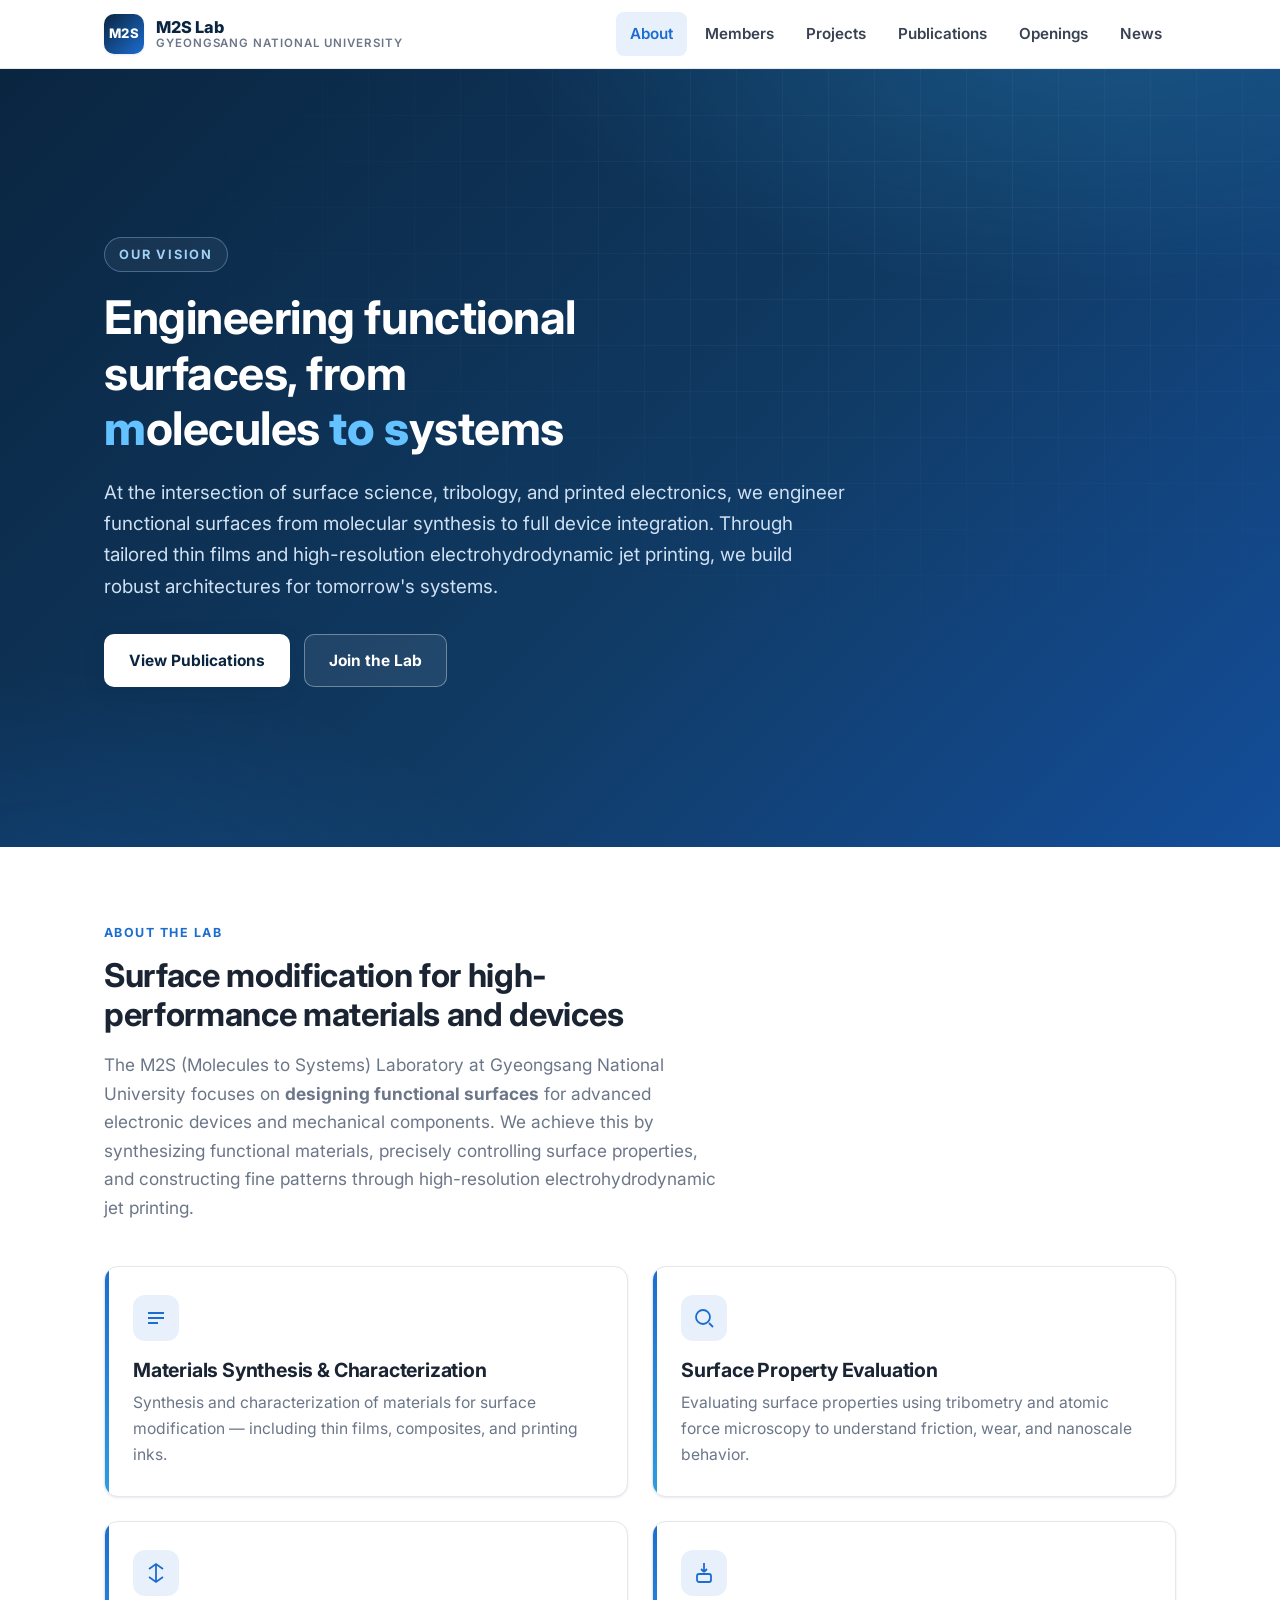
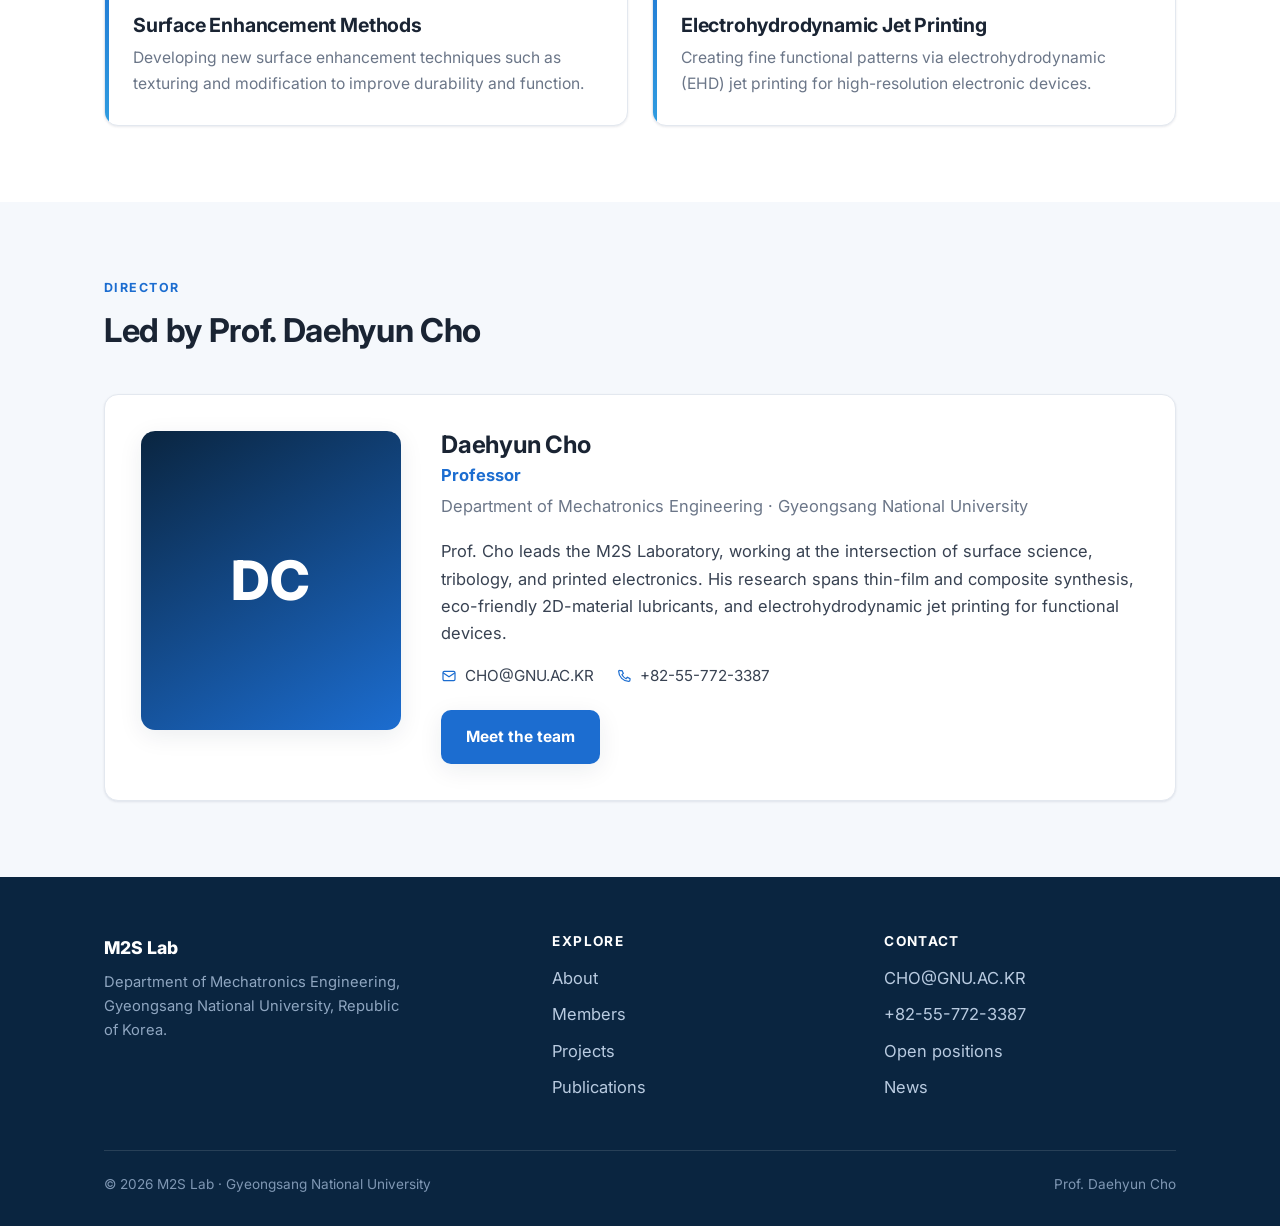
==== index.html @ 1c8df22c "Add files via upload" ====
<!DOCTYPE html>
<html lang="en">
<head>
<meta charset="UTF-8" />
<meta name="viewport" content="width=device-width, initial-scale=1.0" />
<title>M2S Lab · Gyeongsang National University</title>
<meta name="description" content="M2S Laboratory at Gyeongsang National University — surface modification, thin films, tribology, and electrohydrodynamic jet printing for next-generation electronic devices." />
<link rel="preconnect" href="https://fonts.googleapis.com" />
<link rel="preconnect" href="https://fonts.gstatic.com" crossorigin />
<link href="https://fonts.googleapis.com/css2?family=Inter:wght@400;500;600;700;800&display=swap" rel="stylesheet" />
<link rel="stylesheet" href="style.css" />
</head>
<body>

<!-- ===== Header ===== -->
<header class="site-header">
  <nav class="nav">
    <a class="brand" href="index.html">
      <span class="logo">M2S</span>
      <span class="brand-text">
        <span class="name">M2S Lab</span>
        <span class="sub">Gyeongsang National University</span>
      </span>
    </a>
    <button class="nav-toggle" aria-label="Toggle menu" onclick="document.getElementById('menu').classList.toggle('open')">
      <span></span><span></span><span></span>
    </button>
    <ul class="nav-links" id="menu">
      <li><a href="index.html" class="active">About</a></li>
      <li><a href="members.html">Members</a></li>
      <li><a href="projects.html">Projects</a></li>
      <li><a href="publications.html">Publications</a></li>
      <li><a href="openings.html">Openings</a></li>
      <li><a href="news.html">News</a></li>
    </ul>
  </nav>
</header>

<!-- ===== Hero ===== -->
<section class="hero">
  <div class="hero-inner">
    <span class="eyebrow">OUR VISION</span>
    <h1>Engineering functional surfaces, from <span class="m2s">m</span>olecules <span class="m2s">to</span> <span class="m2s">s</span>ystems</h1>
    <p class="lead">
      At the intersection of surface science, tribology, and printed electronics,
      we engineer functional surfaces from molecular synthesis to full device integration.
      Through tailored thin films and high-resolution electrohydrodynamic jet printing,
      we build robust architectures for tomorrow's systems.
    </p>
    <div class="hero-actions">
      <a class="btn btn-primary" href="publications.html">View Publications</a>
      <a class="btn btn-ghost" href="openings.html">Join the Lab</a>
    </div>
  </div>
</section>

<!-- ===== About / Mission ===== -->
<section id="about">
  <div class="container">
    <div class="section-head">
      <div class="kicker">About the Lab</div>
      <h2>Surface modification for high-performance materials and devices</h2>
      <p>
        The M2S (Molecules to Systems) Laboratory at Gyeongsang National University focuses on <strong>designing functional surfaces</strong>
        for advanced electronic devices and mechanical components. We achieve this by synthesizing functional materials,
        precisely controlling surface properties, and constructing fine patterns through high-resolution electrohydrodynamic jet printing.  
      </p>
    </div>

    <div class="grid grid-2">
      <div class="card area-card">
        <div class="icon" aria-hidden="true">
          <svg viewBox="0 0 24 24" fill="none" stroke="currentColor" stroke-width="1.8"><path d="M4 7h16M4 12h16M4 17h10"/></svg>
        </div>
        <h3>Materials Synthesis &amp; Characterization</h3>
        <p>Synthesis and characterization of materials for surface modification — including thin films, composites, and printing inks.</p>
      </div>
      <div class="card area-card">
        <div class="icon" aria-hidden="true">
          <svg viewBox="0 0 24 24" fill="none" stroke="currentColor" stroke-width="1.8"><circle cx="11" cy="11" r="7"/><path d="M21 21l-4-4"/></svg>
        </div>
        <h3>Surface Property Evaluation</h3>
        <p>Evaluating surface properties using tribometry and atomic force microscopy to understand friction, wear, and nanoscale behavior.</p>
      </div>
      <div class="card area-card">
        <div class="icon" aria-hidden="true">
          <svg viewBox="0 0 24 24" fill="none" stroke="currentColor" stroke-width="1.8"><path d="M12 3v18M5 8l7-5 7 5M5 16l7 5 7-5"/></svg>
        </div>
        <h3>Surface Enhancement Methods</h3>
        <p>Developing new surface enhancement techniques such as texturing and modification to improve durability and function.</p>
      </div>
      <div class="card area-card">
        <div class="icon" aria-hidden="true">
          <svg viewBox="0 0 24 24" fill="none" stroke="currentColor" stroke-width="1.8"><path d="M12 2v9m0 0l3-3m-3 3L9 8"/><rect x="5" y="13" width="14" height="8" rx="2"/></svg>
        </div>
        <h3>Electrohydrodynamic Jet Printing</h3>
        <p>Creating fine functional patterns via electrohydrodynamic (EHD) jet printing for high-resolution electronic devices.</p>
      </div>
    </div>
  </div>
</section>

<!-- ===== Director highlight ===== -->
<section class="section-alt">
  <div class="container">
    <div class="section-head">
      <div class="kicker">Director</div>
      <h2>Led by Prof. Daehyun Cho</h2>
    </div>
    <div class="profile">
      <div class="avatar">
        <img src="daehyun-cho-portrait.jpg" alt="Prof. Daehyun Cho" style="object-position:52% 25%" onerror="this.remove()">
        <span class="initials">DC</span>
      </div>
      <div class="profile-body">
        <h3>Daehyun Cho</h3>
        <div class="profile-role">Professor</div>
        <div class="profile-affil">Department of Mechatronics Engineering · Gyeongsang National University</div>
        <p>
          Prof. Cho leads the M2S Laboratory, working at the intersection of surface science,
          tribology, and printed electronics. His research spans thin-film and composite synthesis,
          eco-friendly 2D-material lubricants, and electrohydrodynamic jet printing for functional devices.
        </p>
        <div class="contact-row">
          <span>
            <svg viewBox="0 0 24 24" fill="none" stroke="currentColor" stroke-width="1.8"><rect x="3" y="5" width="18" height="14" rx="2"/><path d="M3 7l9 6 9-6"/></svg>
            CHO@GNU.AC.KR
          </span>
          <span>
            <svg viewBox="0 0 24 24" fill="none" stroke="currentColor" stroke-width="1.8"><path d="M4 5c0 8 7 15 15 15 1 0 2-1 2-2v-2l-4-2-2 2c-2-1-5-4-6-6l2-2-2-4H6C5 3 4 4 4 5z"/></svg>
            +82-55-772-3387
          </span>
        </div>
        <a class="btn btn-blue" href="members.html">Meet the team</a>
      </div>
    </div>
  </div>
</section>

<!-- ===== Footer ===== -->
<footer class="site-footer">
  <div class="container">
    <div class="footer-grid">
      <div class="footer-brand">
        <div class="name">M2S Lab</div>
        <p>Department of Mechatronics Engineering, Gyeongsang National University, Republic of Korea.</p>
      </div>
      <div>
        <h4>Explore</h4>
        <ul class="footer-links">
          <li><a href="index.html">About</a></li>
          <li><a href="members.html">Members</a></li>
          <li><a href="projects.html">Projects</a></li>
          <li><a href="publications.html">Publications</a></li>
        </ul>
      </div>
      <div>
        <h4>Contact</h4>
        <ul class="footer-links">
          <li><a href="mailto:CHO@GNU.AC.KR">CHO@GNU.AC.KR</a></li>
          <li>+82-55-772-3387</li>
          <li><a href="openings.html">Open positions</a></li>
          <li><a href="news.html">News</a></li>
        </ul>
      </div>
    </div>
    <div class="footer-bottom">
      <span>© 2026 M2S Lab · Gyeongsang National University</span>
      <span>Prof. Daehyun Cho</span>
    </div>
  </div>
</footer>

</body>
</html>
---- style.css ----
/* =========================================================
   M2S Lab — Shared Stylesheet
   Deep blue academic theme
   ========================================================= */

:root {
  --navy:        #0a2540;
  --navy-2:      #103a63;
  --blue:        #1c6dd0;
  --blue-dark:   #144e9a;
  --blue-light:  #e8f1fb;
  --accent:      #2f9ce0;
  --ink:         #1a2433;
  --body:        #43506180;
  --text:        #384252;
  --muted:       #6b7688;
  --line:        #e3e8ef;
  --bg:          #ffffff;
  --bg-soft:     #f5f8fc;
  --bg-softer:   #eef3f9;
  --shadow-sm:   0 1px 3px rgba(10,37,64,.06), 0 1px 2px rgba(10,37,64,.04);
  --shadow-md:   0 6px 24px rgba(10,37,64,.08);
  --shadow-lg:   0 18px 48px rgba(10,37,64,.14);
  --radius:      14px;
  --radius-sm:   9px;
  --maxw:        1120px;
  --font: "Inter", -apple-system, BlinkMacSystemFont, "Segoe UI", Roboto, Helvetica, Arial, sans-serif;
}

* { box-sizing: border-box; }

html { scroll-behavior: smooth; }

body {
  margin: 0;
  font-family: var(--font);
  color: var(--text);
  background: var(--bg);
  line-height: 1.65;
  font-size: 16.5px;
  -webkit-font-smoothing: antialiased;
  text-rendering: optimizeLegibility;
}

h1, h2, h3, h4 { color: var(--ink); line-height: 1.2; margin: 0 0 .5em; font-weight: 700; letter-spacing: -.01em; }
h1 { font-size: clamp(2rem, 4vw, 2.9rem); }
h2 { font-size: clamp(1.5rem, 3vw, 2.05rem); }
h3 { font-size: 1.22rem; }
p  { margin: 0 0 1rem; }
a  { color: var(--blue); text-decoration: none; transition: color .15s ease; }
a:hover { color: var(--blue-dark); }

.container { max-width: var(--maxw); margin: 0 auto; padding: 0 24px; }

/* ---------- Top navigation ---------- */
.site-header {
  position: sticky; top: 0; z-index: 100;
  background: rgba(255,255,255,.88);
  backdrop-filter: saturate(180%) blur(12px);
  border-bottom: 1px solid var(--line);
}
.nav {
  display: flex; align-items: center; justify-content: space-between;
  height: 68px; max-width: var(--maxw); margin: 0 auto; padding: 0 24px;
}
.brand { display: flex; align-items: center; gap: 12px; }
.brand .logo {
  width: 40px; height: 40px; border-radius: 10px; flex: none;
  background: linear-gradient(135deg, var(--navy), var(--blue));
  display: grid; place-items: center; color: #fff; font-weight: 800;
  font-size: .82rem; letter-spacing: .2px; box-shadow: var(--shadow-sm);
}
.brand-text { display: flex; flex-direction: column; line-height: 1.15; }
.brand-text .name { font-weight: 800; color: var(--navy); font-size: 1.02rem; letter-spacing: -.01em; }
.brand-text .sub  { font-size: .72rem; color: var(--muted); font-weight: 600; text-transform: uppercase; letter-spacing: .08em; }

.nav-links { display: flex; align-items: center; gap: 4px; list-style: none; margin: 0; padding: 0; }
.nav-links a {
  display: block; padding: 9px 14px; border-radius: 8px; color: var(--text);
  font-weight: 600; font-size: .95rem; transition: background .15s ease, color .15s ease;
}
.nav-links a:hover { background: var(--bg-softer); color: var(--navy); }
.nav-links a.active { color: var(--blue); background: var(--blue-light); }

.nav-toggle {
  display: none; background: none; border: 0; cursor: pointer; padding: 8px;
  width: 42px; height: 42px; border-radius: 8px;
}
.nav-toggle span { display: block; width: 22px; height: 2px; background: var(--navy); margin: 4px auto; border-radius: 2px; transition: .2s; }

/* ---------- Hero ---------- */
.hero {
  position: relative; overflow: hidden;
  background:
    radial-gradient(1000px 500px at 85% -10%, rgba(47,156,224,.30), transparent 60%),
    radial-gradient(900px 600px at 5% 120%, rgba(28,109,208,.28), transparent 55%),
    linear-gradient(135deg, var(--navy) 0%, var(--navy-2) 55%, var(--blue-dark) 100%);
  color: #eaf2fb;
}
.hero::after {
  content: ""; position: absolute; inset: 0; pointer-events: none;
  background-image:
    linear-gradient(rgba(255,255,255,.05) 1px, transparent 1px),
    linear-gradient(90deg, rgba(255,255,255,.05) 1px, transparent 1px);
  background-size: 46px 46px; mask-image: radial-gradient(80% 80% at 70% 20%, #000, transparent 75%);
}
.hero-inner { position: relative; z-index: 1; padding: 92px 24px 84px; max-width: var(--maxw); margin: 0 auto; }
.hero .eyebrow {
  display: inline-block; font-size: .8rem; font-weight: 700; letter-spacing: .14em;
  text-transform: uppercase; color: #9fd0f5; margin-bottom: 18px;
  border: 1px solid rgba(159,208,245,.35); padding: 6px 14px; border-radius: 999px;
  background: rgba(255,255,255,.05);
}
.hero h1 { color: #fff; max-width: 16ch; margin-bottom: 20px; }
.hero h1 .m2s { color: #63c2ff; font-weight: 800; }
.hero p.lead { font-size: 1.18rem; color: #cfe0f2; max-width: 62ch; margin-bottom: 32px; }
.hero-actions { display: flex; flex-wrap: wrap; gap: 14px; }

.btn {
  display: inline-flex; align-items: center; gap: 8px; font-weight: 700; font-size: .97rem;
  padding: 13px 24px; border-radius: 10px; cursor: pointer; border: 1px solid transparent;
  transition: transform .12s ease, box-shadow .15s ease, background .15s ease;
}
.btn:hover { transform: translateY(-2px); }
.btn-primary { background: #fff; color: var(--navy); box-shadow: var(--shadow-md); }
.btn-primary:hover { color: var(--blue-dark); }
.btn-ghost { background: rgba(255,255,255,.08); color: #fff; border-color: rgba(255,255,255,.35); }
.btn-ghost:hover { background: rgba(255,255,255,.16); color: #fff; }
.btn-blue { background: var(--blue); color:#fff; box-shadow: var(--shadow-md); }
.btn-blue:hover { color:#fff; background: var(--blue-dark); }

/* ---------- Page header (non-hero pages) ---------- */
.page-head {
  background:
    radial-gradient(700px 320px at 90% -40%, rgba(47,156,224,.20), transparent 60%),
    linear-gradient(135deg, var(--navy), var(--blue-dark));
  color: #fff; padding: 64px 24px 56px;
}
.page-head .container { padding: 0 24px; }
.page-head .kicker { color:#9fd0f5; font-weight:700; letter-spacing:.14em; text-transform:uppercase; font-size:.78rem; margin-bottom:12px; }
.page-head h1 { color: #fff; margin-bottom: 10px; }
.page-head p { color: #cfe0f2; max-width: 60ch; margin: 0; font-size: 1.08rem; }

/* ---------- Sections ---------- */
section { padding: 76px 0; }
section.tight { padding: 56px 0; }
.section-alt { background: var(--bg-soft); }
.section-head { max-width: 62ch; margin-bottom: 44px; }
.section-head .kicker { color: var(--blue); font-weight: 700; letter-spacing: .12em; text-transform: uppercase; font-size: .78rem; margin-bottom: 12px; }
.section-head p { color: var(--muted); font-size: 1.08rem; }
.center { text-align: center; margin-left: auto; margin-right: auto; }

/* ---------- Cards & grids ---------- */
.grid { display: grid; gap: 24px; }
.grid-2 { grid-template-columns: repeat(2, 1fr); }
.grid-3 { grid-template-columns: repeat(3, 1fr); }
.grid-4 { grid-template-columns: repeat(4, 1fr); }

.card {
  background: var(--bg); border: 1px solid var(--line); border-radius: var(--radius);
  padding: 28px; box-shadow: var(--shadow-sm); transition: transform .18s ease, box-shadow .18s ease, border-color .18s ease;
}
.card:hover { transform: translateY(-4px); box-shadow: var(--shadow-md); border-color: #cfe0f2; }
.card .icon {
  width: 46px; height: 46px; border-radius: 12px; display: grid; place-items: center;
  background: var(--blue-light); color: var(--blue); margin-bottom: 18px;
}
.card .icon svg { width: 24px; height: 24px; }
.card h3 { margin-bottom: 8px; }
.card p { color: var(--muted); margin: 0; font-size: .98rem; }

/* ---------- Research area accent bar ---------- */
.area-card { position: relative; overflow: hidden; }
.area-card::before {
  content: ""; position: absolute; left: 0; top: 0; bottom: 0; width: 4px;
  background: linear-gradient(var(--blue), var(--accent));
}

/* ---------- Director / profile ---------- */
.profile {
  display: grid; grid-template-columns: 260px 1fr; gap: 40px; align-items: start;
  background: var(--bg); border: 1px solid var(--line); border-radius: var(--radius);
  padding: 36px; box-shadow: var(--shadow-sm);
}
.avatar {
  position: relative;
  aspect-ratio: 1/1.15; border-radius: var(--radius); overflow: hidden;
  background: linear-gradient(150deg, var(--navy), var(--blue));
  display: grid; place-items: center; color: #fff; box-shadow: var(--shadow-md);
}
.avatar .initials { font-size: 3.4rem; font-weight: 800; letter-spacing: 1px; }
.avatar img {
  position: absolute; inset: 0; width: 100%; height: 100%;
  object-fit: cover; object-position: 68% 32%; display: block;
}
.profile-body h3 { font-size: 1.5rem; margin-bottom: 2px; }
.profile-role { color: var(--blue); font-weight: 700; margin-bottom: 4px; }
.profile-affil { color: var(--muted); margin-bottom: 18px; }
.contact-row { display: flex; flex-wrap: wrap; gap: 10px 22px; margin-bottom: 22px; font-size: .95rem; }
.contact-row span { display: inline-flex; align-items: center; gap: 8px; color: var(--text); }
.contact-row svg { width: 16px; height: 16px; color: var(--blue); }

.cv-block { margin-top: 20px; }
.cv-block h4 { font-size: .82rem; text-transform: uppercase; letter-spacing: .1em; color: var(--muted); margin-bottom: 12px; border-bottom: 1px solid var(--line); padding-bottom: 8px; }
.timeline { list-style: none; margin: 0; padding: 0; }
.timeline li { display: grid; grid-template-columns: 132px 1fr; gap: 16px; padding: 7px 0; font-size: .96rem; }
.timeline .yr { color: var(--blue-dark); font-weight: 700; font-variant-numeric: tabular-nums; }
.timeline .what { color: var(--text); }

/* member placeholder cards */
.member { text-align: center; }
.member .avatar { width: 140px; aspect-ratio: 448/576; border-radius: 14px; margin: 0 auto 16px; }
.member .avatar .initials { font-size: 2.2rem; }
.member h4 { margin: 0 0 3px; font-size: 1.05rem; color: var(--ink); }
.member .role { color: var(--blue); font-weight: 600; font-size: .9rem; }
.member .topic { color: var(--muted); font-size: .86rem; margin-top: 6px; }

/* alumni cards */
.alum { text-align: center; }
.alum .avatar { width: 140px; aspect-ratio: 448/576; border-radius: 14px; margin: 0 auto 16px; }
.alum .avatar .initials { font-size: 2.2rem; }
.alum-degree {
  display: inline-block; background: var(--blue-light); color: var(--blue-dark);
  font-size: .72rem; font-weight: 800; letter-spacing: .06em; text-transform: uppercase;
  padding: 4px 11px; border-radius: 999px; margin-bottom: 12px;
}
.alum h4 { margin: 0 0 8px; font-size: 1.1rem; color: var(--ink); }
.alum-now { color: var(--muted); font-size: .92rem; }
.alum-now strong { color: var(--text); font-weight: 700; }

/* member & alumni photos are pre-normalized square crops */
.member .avatar img, .alum .avatar img { object-position: center; }

/* ---------- Projects ---------- */
.project {
  display: grid; grid-template-columns: 108px 1fr; gap: 26px; align-items: center;
  background: var(--bg); border: 1px solid var(--line); border-radius: var(--radius);
  padding: 26px 30px; box-shadow: var(--shadow-sm); transition: transform .18s ease, box-shadow .18s ease;
}
.project:hover { transform: translateY(-3px); box-shadow: var(--shadow-md); }
.project .years {
  text-align: center; background: var(--blue-light); color: var(--blue-dark); border-radius: 12px;
  padding: 14px 8px; font-weight: 800; font-variant-numeric: tabular-nums; line-height: 1.15;
}
.project .years small { display:block; font-size:.7rem; font-weight:700; color: var(--blue); letter-spacing:.06em; }
.project h3 { font-size: 1.12rem; margin-bottom: 8px; }
.project .funder { display: inline-flex; align-items:center; gap:7px; font-size: .85rem; font-weight:600; color: var(--muted); }
.project .funder::before { content:""; width:7px; height:7px; border-radius:50%; background: var(--accent); }

/* ---------- Publications ---------- */
.pub-toolbar { display:flex; flex-wrap: wrap; align-items:center; gap: 14px; margin-bottom: 30px; }
.pub-count { background: var(--navy); color:#fff; border-radius: 999px; padding: 7px 16px; font-weight:700; font-size:.9rem; }
.year-group { margin-bottom: 40px; }
.year-label {
  display: inline-flex; align-items: baseline; gap: 10px;
  font-size: 1.4rem; font-weight: 800; color: var(--navy); margin-bottom: 18px;
  padding-bottom: 8px; border-bottom: 3px solid var(--blue-light);
}
.year-label span { font-size: .8rem; font-weight: 600; color: var(--muted); }
.pub-list { list-style: none; margin: 0; padding: 0; counter-reset: none; }
.pub-item {
  display: grid; grid-template-columns: 44px 1fr; gap: 14px; padding: 16px 18px;
  border: 1px solid var(--line); border-radius: var(--radius-sm); background: var(--bg);
  margin-bottom: 12px; box-shadow: var(--shadow-sm); transition: border-color .15s ease, box-shadow .15s ease;
}
.pub-item:hover { border-color: #cfe0f2; box-shadow: var(--shadow-md); }
.pub-title-link { color: inherit; text-decoration: none; transition: color .12s ease; }
.pub-title-link:hover { color: var(--blue-dark); text-decoration: underline; }
.pub-num {
  font-weight: 800; color: var(--blue); font-variant-numeric: tabular-nums;
  background: var(--blue-light); border-radius: 8px; height: 34px; display: grid; place-items: center; font-size: .9rem;
}
.pub-body { font-size: .97rem; }
.pub-title { color: var(--ink); font-weight: 600; }
.pub-authors { color: var(--text); }
.pub-authors .me { color: var(--blue-dark); font-weight: 800; }
.pub-venue { color: var(--muted); font-style: italic; }
.pub-venue b { color: var(--navy); font-style: normal; }

/* ---------- Openings ---------- */
.pill-list { display:flex; flex-wrap:wrap; gap: 10px; margin: 4px 0 0; padding: 0; list-style:none; }
.pill { background: var(--blue-light); color: var(--blue-dark); font-weight:600; font-size:.9rem; padding: 7px 14px; border-radius: 999px; }
.req-list { list-style: none; margin: 12px 0 0; padding: 0; }
.req-list li { position: relative; padding-left: 28px; margin-bottom: 12px; color: var(--text); }
.req-list li::before {
  content: ""; position: absolute; left: 0; top: 8px; width: 16px; height: 16px; border-radius: 50%;
  background: var(--blue-light);
  box-shadow: inset 0 0 0 2px var(--blue);
}
.callout {
  background: linear-gradient(135deg, var(--navy), var(--blue-dark)); color:#fff;
  border-radius: var(--radius); padding: 34px 36px; box-shadow: var(--shadow-md);
}
.callout h3 { color:#fff; }
.callout p { color:#cfe0f2; }

/* ---------- News ---------- */
.news-item {
  display: grid; grid-template-columns: 1fr auto; gap: 20px; align-items: center;
  background: var(--bg); border: 1px solid var(--line); border-left: 4px solid var(--blue);
  border-radius: var(--radius-sm); padding: 22px 26px; box-shadow: var(--shadow-sm);
  transition: transform .15s ease, box-shadow .15s ease;
}
.news-item:hover { transform: translateX(4px); box-shadow: var(--shadow-md); }
.news-item h3 { font-size: 1.05rem; margin: 0 0 6px; }
.news-item .outlet { font-size: .82rem; font-weight: 700; color: var(--blue); text-transform: uppercase; letter-spacing: .05em; }
.news-tag { flex: none; background: var(--bg-softer); color: var(--muted); font-size:.78rem; font-weight:700; padding:6px 12px; border-radius: 999px; white-space: nowrap; }

/* ---------- Journal cover showcase ---------- */
.cover-showcase {
  background: linear-gradient(180deg, var(--bg-soft), var(--bg));
  border: 1px solid var(--line); border-radius: var(--radius);
  padding: 34px 34px 38px; margin-bottom: 44px; box-shadow: var(--shadow-sm);
}
.cover-showcase .kicker { color: var(--blue); font-weight: 700; letter-spacing: .12em; text-transform: uppercase; font-size: .78rem; margin-bottom: 8px; }
.cover-showcase h2 { font-size: 1.5rem; margin-bottom: 6px; }
.cover-showcase .sub { color: var(--muted); margin-bottom: 26px; font-size: 1rem; }
.cover-grid { display: grid; grid-template-columns: repeat(3, 1fr); gap: 26px; }
.cover-card {
  display: flex; flex-direction: column; background: var(--bg); border: 1px solid var(--line);
  border-radius: var(--radius); overflow: hidden; box-shadow: var(--shadow-sm);
  transition: transform .18s ease, box-shadow .18s ease;
}
.cover-card:hover { transform: translateY(-5px); box-shadow: var(--shadow-lg); }
.cover-frame {
  position: relative; aspect-ratio: 3/4; background: var(--bg-softer);
  display: grid; place-items: center; overflow: hidden;
}
.cover-frame img { width: 100%; height: 100%; object-fit: cover; display: block; }
/* placeholder shown only when the <img> fails to load (before you add the file) */
.cover-frame img { background: var(--bg-softer); }
.cover-ph {
  position: absolute; inset: 0; display: grid; place-content: center; text-align: center; gap: 8px;
  color: var(--muted); font-size: .82rem; padding: 20px;
  background: repeating-linear-gradient(45deg, #eef3f9, #eef3f9 12px, #e6eef7 12px, #e6eef7 24px);
}
.cover-ph strong { color: var(--blue-dark); font-size: .9rem; }
.cover-frame img[src]:not([src=""]) + .cover-ph { display: none; }
.cover-frame { border-bottom: 1px solid var(--line); }
.cover-meta { padding: 16px 20px 20px; display: flex; flex-direction: column; gap: 7px; flex: 1; }
.cover-tag {
  align-self: flex-start; display: inline-flex; align-items: center; gap: 6px;
  background: var(--blue-light); color: var(--blue-dark);
  font-size: .68rem; font-weight: 800; letter-spacing: .08em; text-transform: uppercase;
  padding: 4px 10px; border-radius: 999px;
}
.cover-tag::before { content: ""; width: 6px; height: 6px; border-radius: 50%; background: var(--accent); }
.cover-journal { color: var(--navy); font-weight: 800; font-size: 1rem; line-height: 1.25; }
.cover-desc { color: var(--muted); font-size: .86rem; line-height: 1.5; }
.cover-link { margin-top: auto; font-weight: 700; font-size: .85rem; color: var(--blue); }

/* Cover badge on individual publications */
.pub-badge {
  display: inline-block; margin-left: 8px; vertical-align: middle;
  background: linear-gradient(135deg, var(--blue), var(--accent)); color: #fff;
  font-size: .68rem; font-weight: 800; letter-spacing: .05em; text-transform: uppercase;
  padding: 3px 9px; border-radius: 999px;
}
.pub-item.is-cover { border-color: #bcd8f4; box-shadow: 0 0 0 1px #bcd8f4, var(--shadow-sm); }

/* News cards as links */
a.news-item { color: inherit; }
a.news-item:hover { color: inherit; }

@media (max-width: 860px) {
  .cover-grid { grid-template-columns: 1fr; }
  .cover-frame { aspect-ratio: 3/4; max-width: 280px; margin: 0 auto; width: 100%; }
}

/* ---------- Footer ---------- */
.site-footer { background: var(--navy); color: #b9cbe0; padding: 56px 0 30px; }
.footer-grid { display: grid; grid-template-columns: 1.4fr 1fr 1fr; gap: 40px; margin-bottom: 40px; }
.site-footer h4 { color:#fff; font-size:.85rem; text-transform:uppercase; letter-spacing:.1em; margin-bottom:16px; }
.site-footer a { color:#b9cbe0; }
.site-footer a:hover { color:#fff; }
.footer-links { list-style:none; margin:0; padding:0; }
.footer-links li { margin-bottom: 9px; }
.footer-brand .name { color:#fff; font-weight:800; font-size:1.1rem; margin-bottom:8px; }
.footer-brand p { color:#8fa6c0; font-size:.92rem; max-width: 34ch; }
.footer-bottom { border-top: 1px solid rgba(255,255,255,.12); padding-top: 22px; font-size:.85rem; color:#7f97b3; display:flex; justify-content: space-between; flex-wrap: wrap; gap: 10px; }

/* ---------- Responsive ---------- */
@media (max-width: 860px) {
  .nav-links {
    position: fixed; inset: 68px 0 auto 0; flex-direction: column; align-items: stretch;
    background: #fff; border-bottom: 1px solid var(--line); padding: 12px 16px; gap: 2px;
    box-shadow: var(--shadow-md); display: none;
  }
  .nav-links.open { display: flex; }
  .nav-links a { padding: 12px 14px; font-size: 1rem; }
  .nav-toggle { display: block; }
  .grid-2, .grid-3, .grid-4 { grid-template-columns: 1fr; }
  .profile { grid-template-columns: 1fr; }
  .avatar { max-width: 200px; }
  .project { grid-template-columns: 1fr; }
  .project .years { max-width: 120px; }
  .timeline li { grid-template-columns: 110px 1fr; }
  .footer-grid { grid-template-columns: 1fr; gap: 28px; }
  .news-item { grid-template-columns: 1fr; }
}
@media (min-width: 861px) and (max-width: 1024px) {
  .grid-4 { grid-template-columns: repeat(2, 1fr); }
  .grid-3 { grid-template-columns: repeat(3, 1fr); }
}
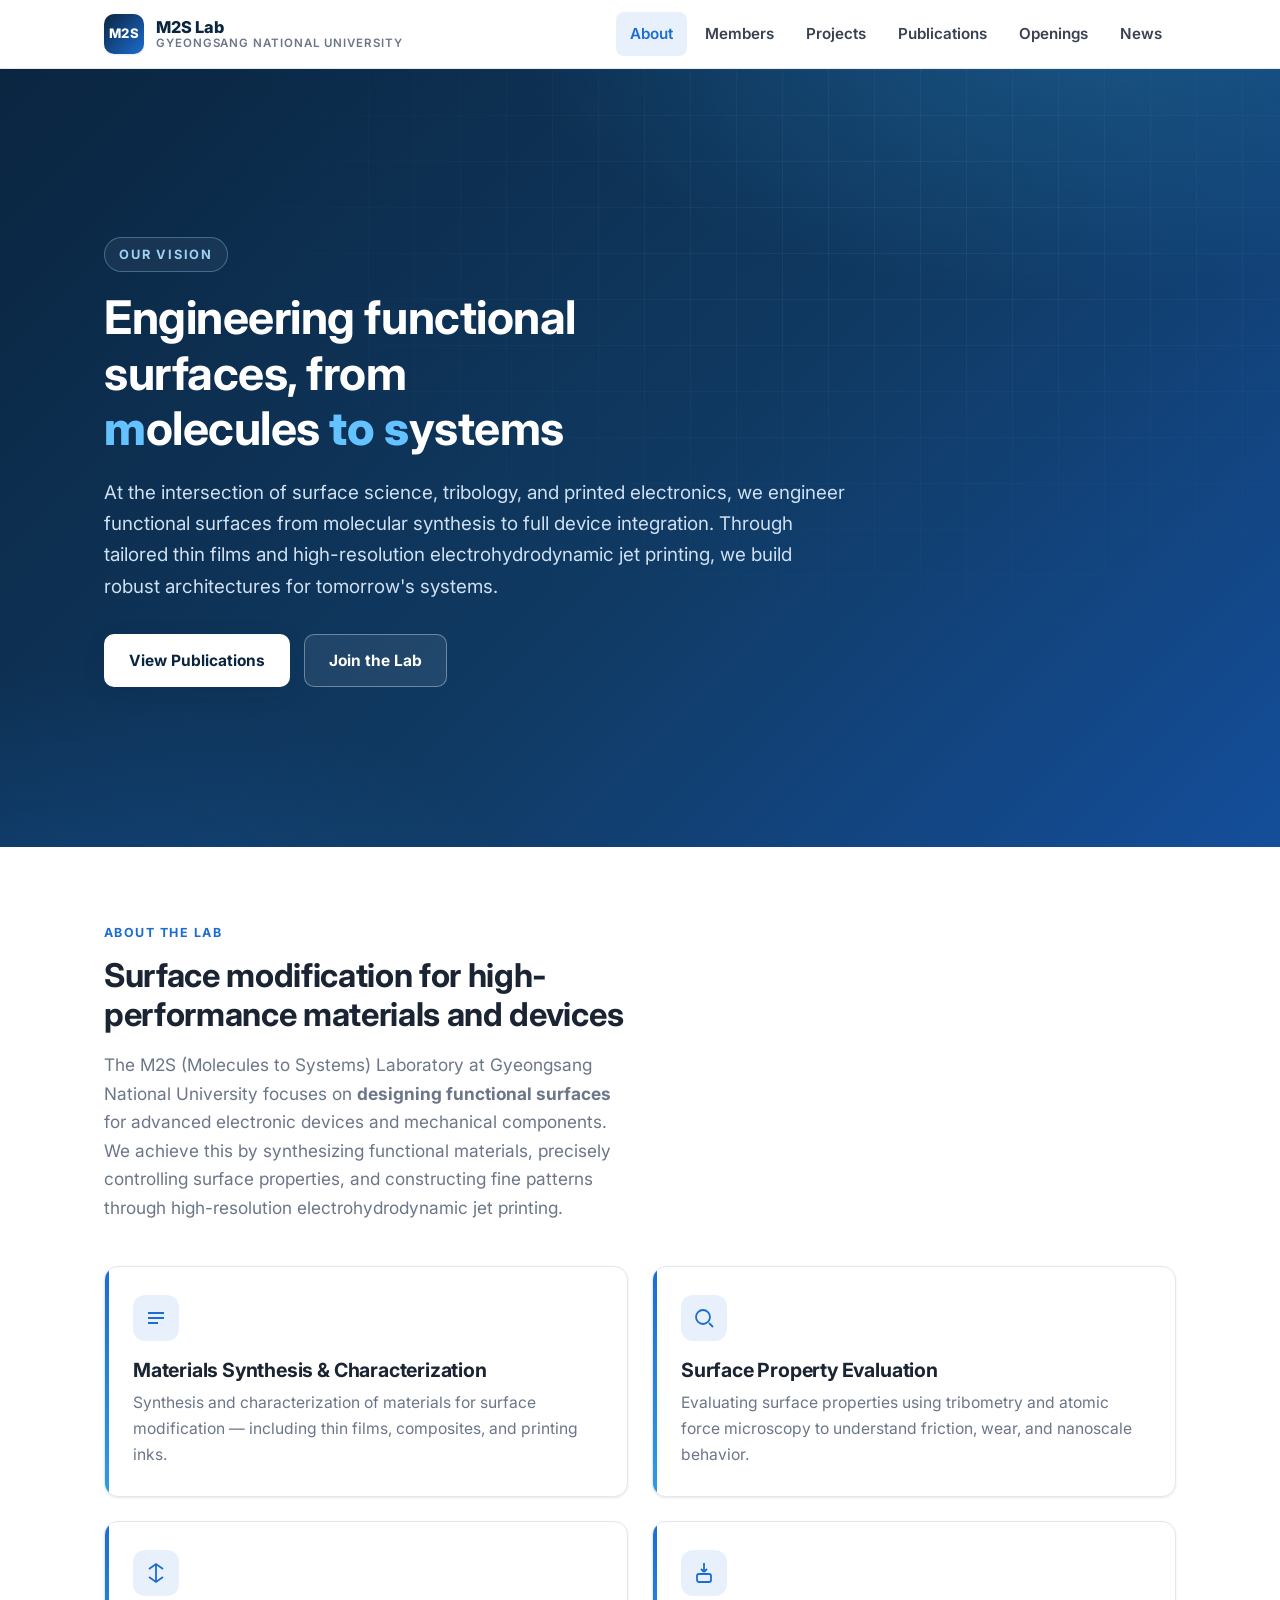
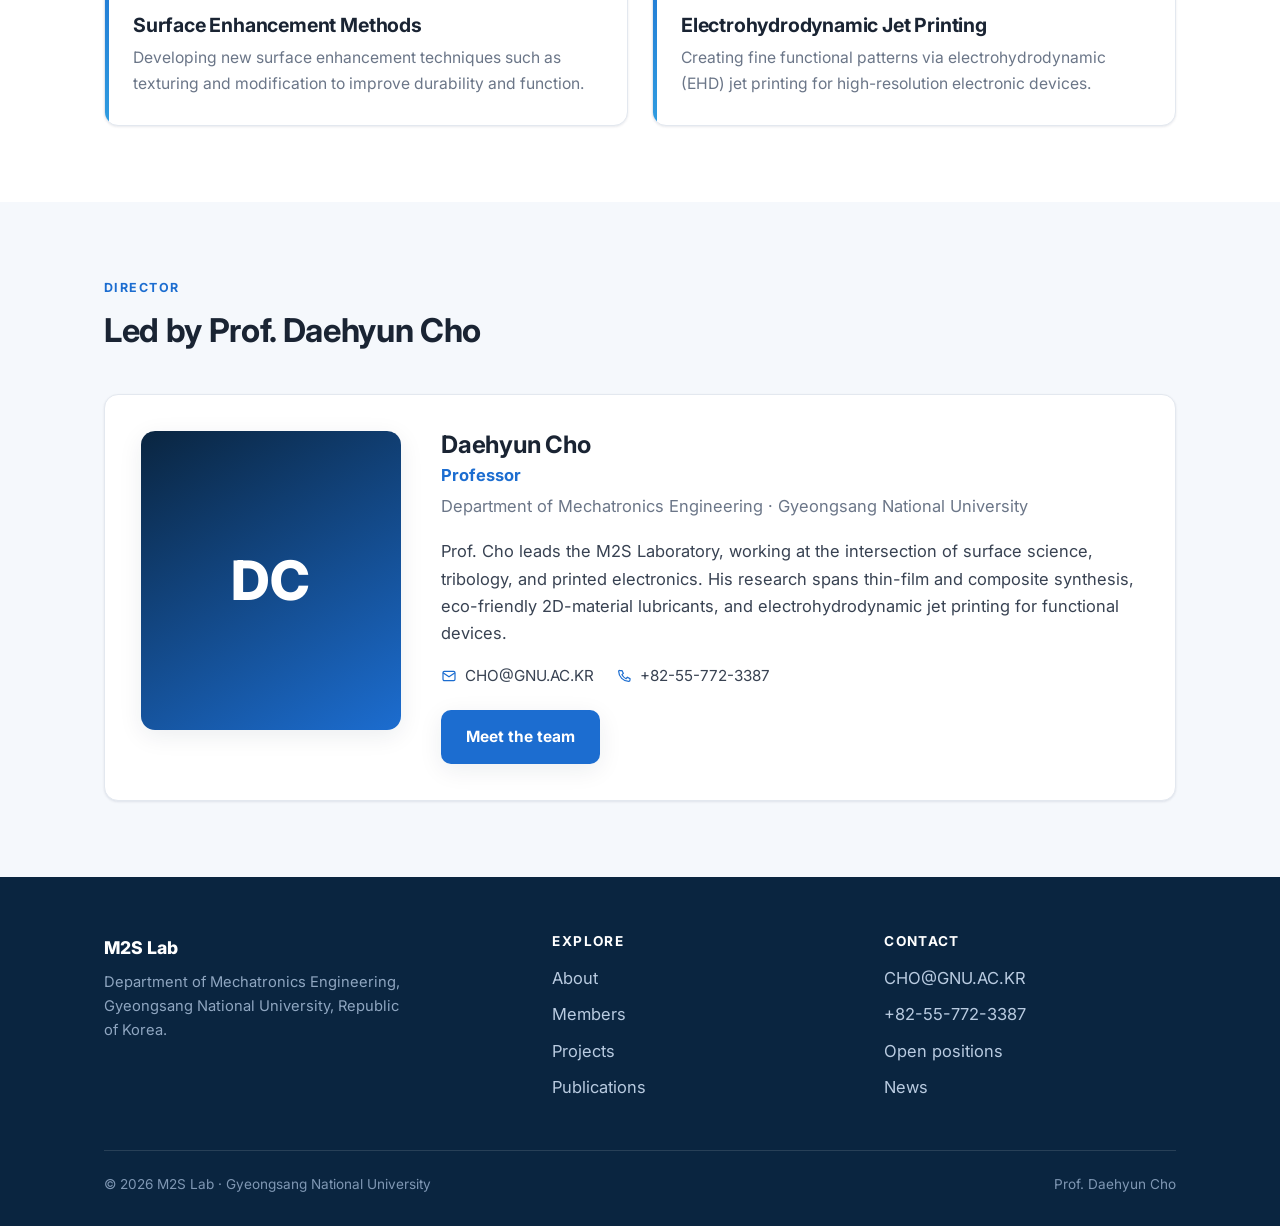
==== commit e274a78d: "Add files via upload" ====
--- a/index.html
+++ b/index.html
@@ -60,10 +60,10 @@
     <div class="section-head">
       <div class="kicker">About the Lab</div>
       <h2>Surface modification for high-performance materials and devices</h2>
-      <p>
+      <p style="text-wrap: balance;">
         The M2S (Molecules to Systems) Laboratory at Gyeongsang National University focuses on <strong>designing functional surfaces</strong>
         for advanced electronic devices and mechanical components. We achieve this by synthesizing functional materials,
-        precisely controlling surface properties, and constructing fine patterns through high-resolution electrohydrodynamic jet printing.  
+        precisely controlling surface properties, and constructing fine patterns through high-resolution electrohydrodynamic jet printing.
       </p>
     </div>
 
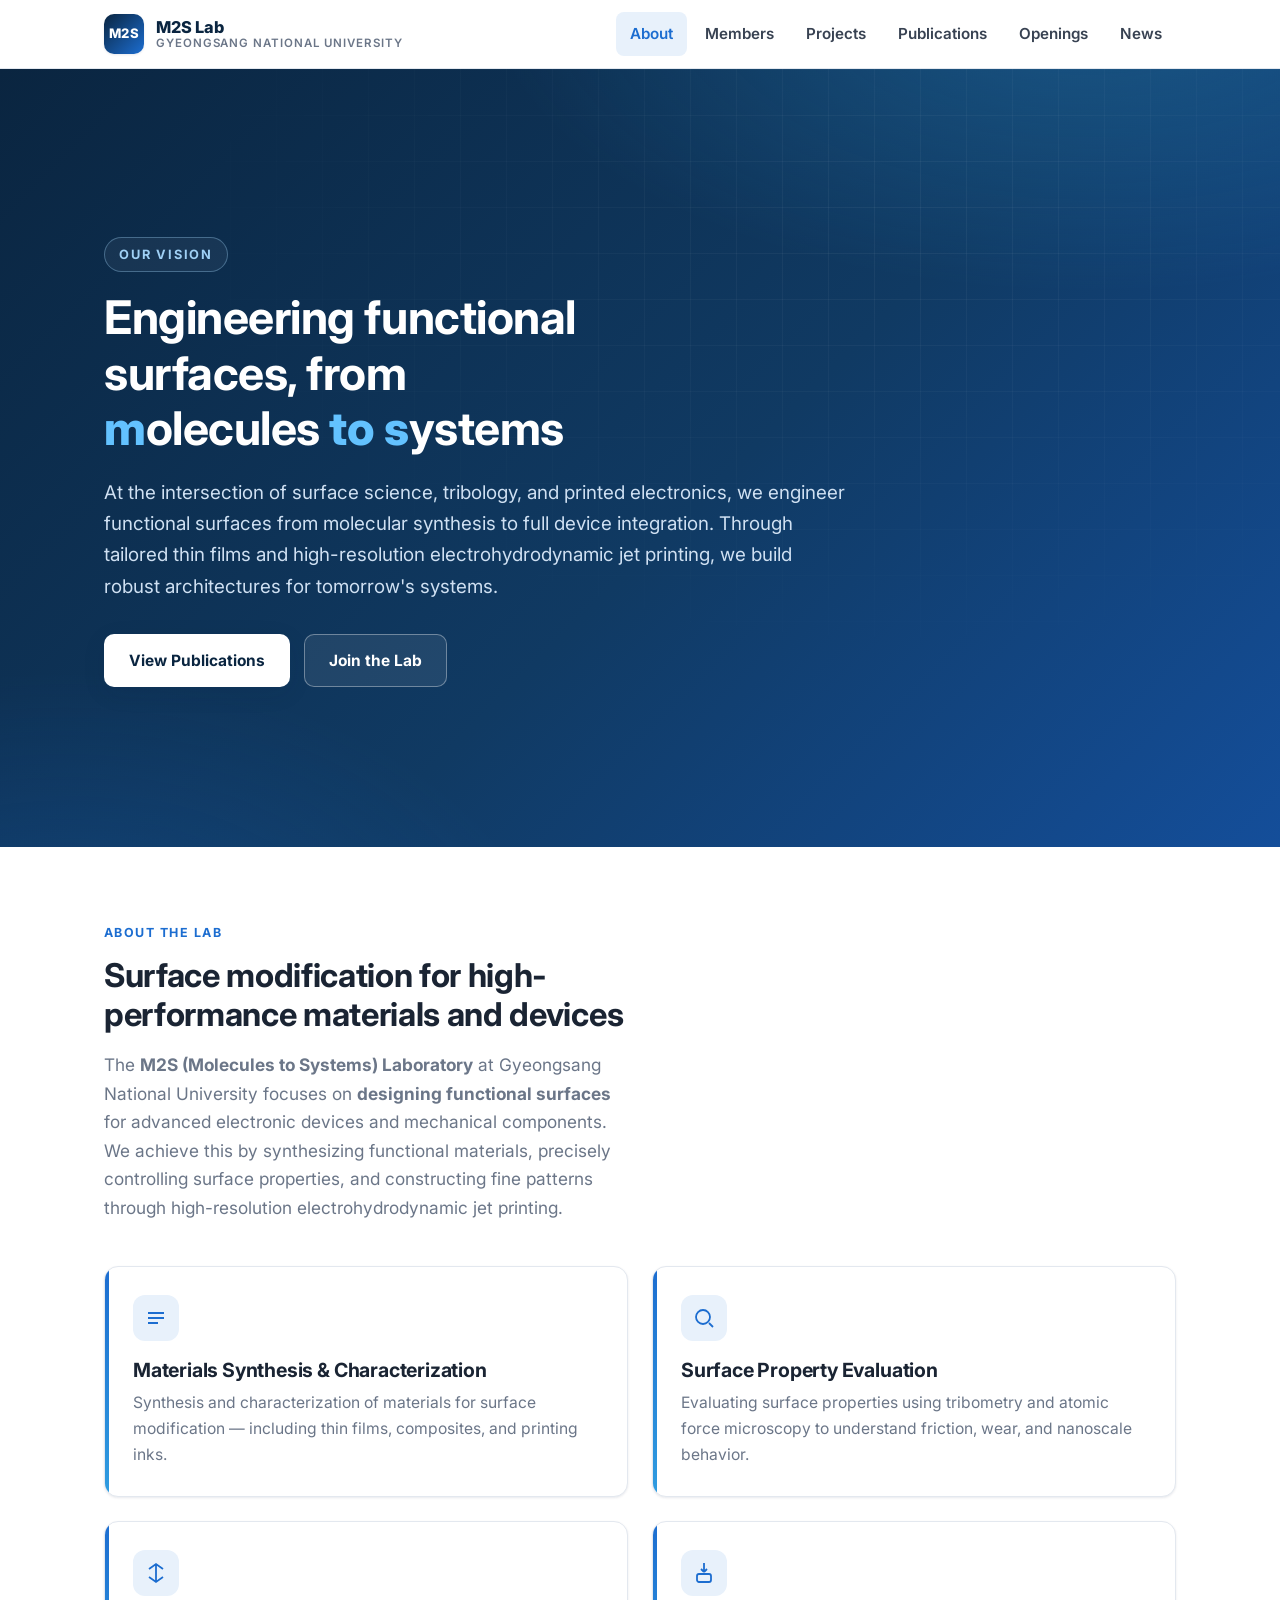
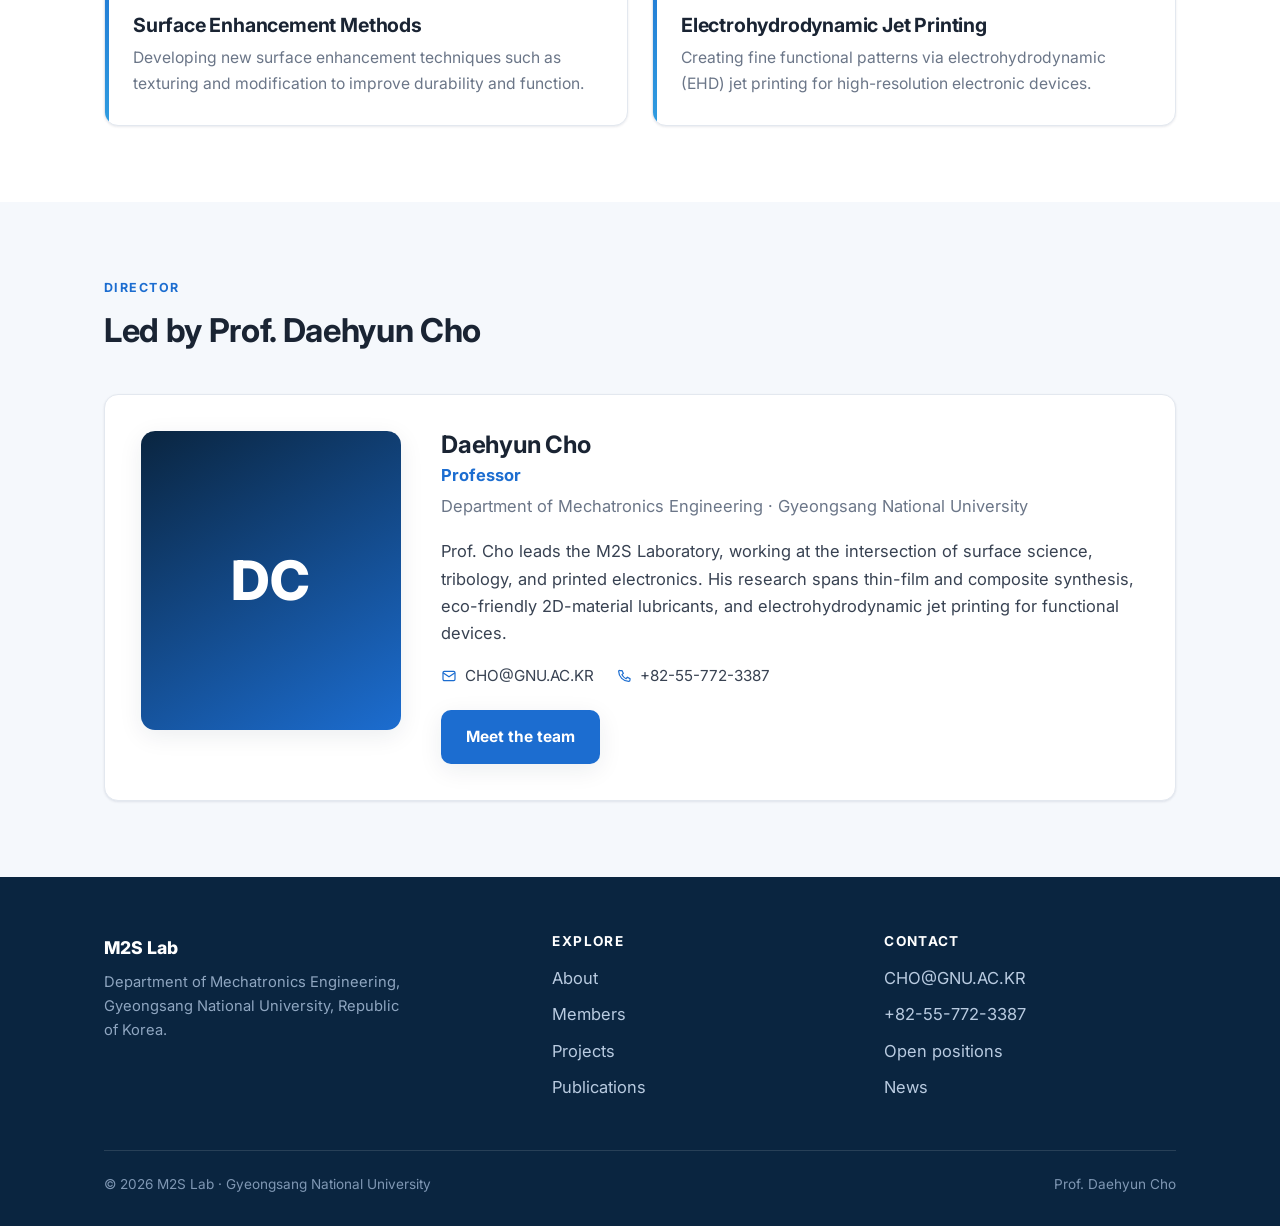
==== commit ecc3668e: "Add files via upload" ====
--- a/index.html
+++ b/index.html
@@ -61,7 +61,7 @@
       <div class="kicker">About the Lab</div>
       <h2>Surface modification for high-performance materials and devices</h2>
       <p style="text-wrap: balance;">
-        The M2S (Molecules to Systems) Laboratory at Gyeongsang National University focuses on <strong>designing functional surfaces</strong>
+        The <strong>M2S (Molecules to Systems) Laboratory</strong> at Gyeongsang National University focuses on <strong>designing functional surfaces</strong>
         for advanced electronic devices and mechanical components. We achieve this by synthesizing functional materials,
         precisely controlling surface properties, and constructing fine patterns through high-resolution electrohydrodynamic jet printing.
       </p>
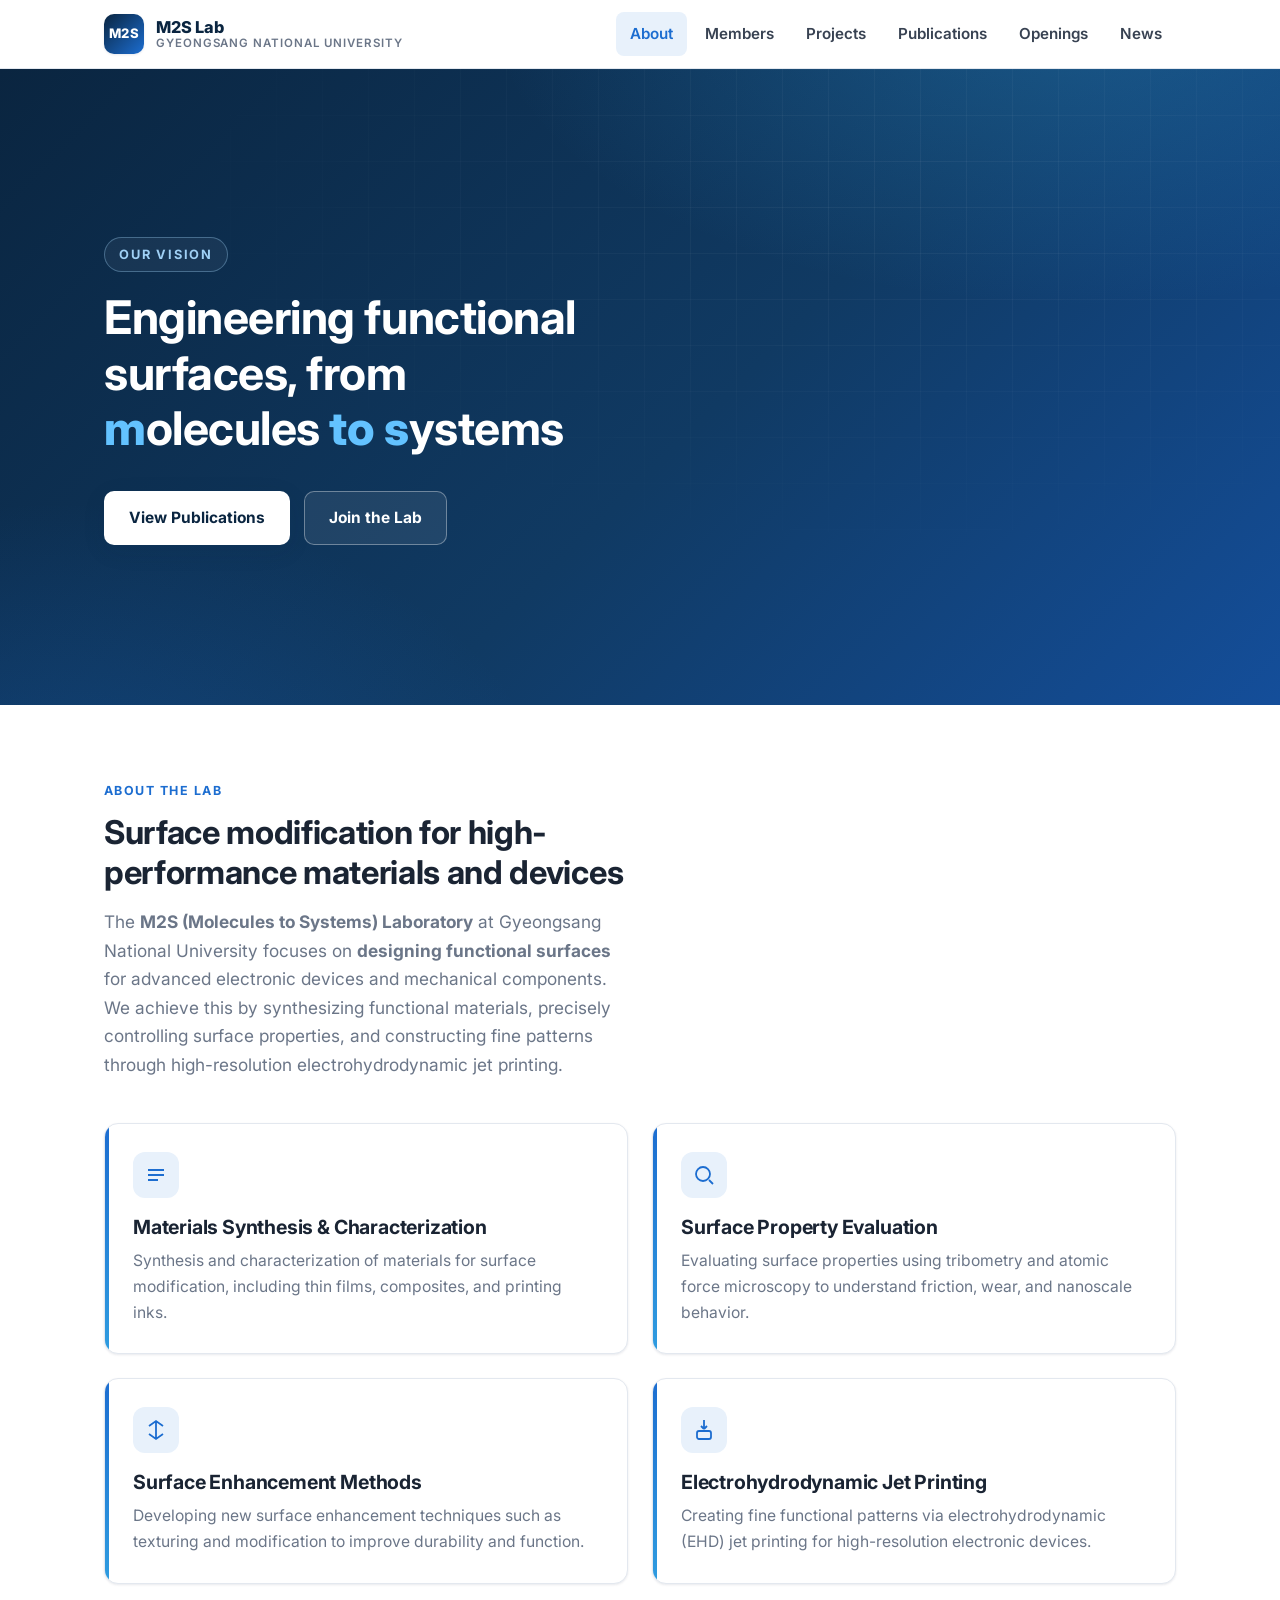
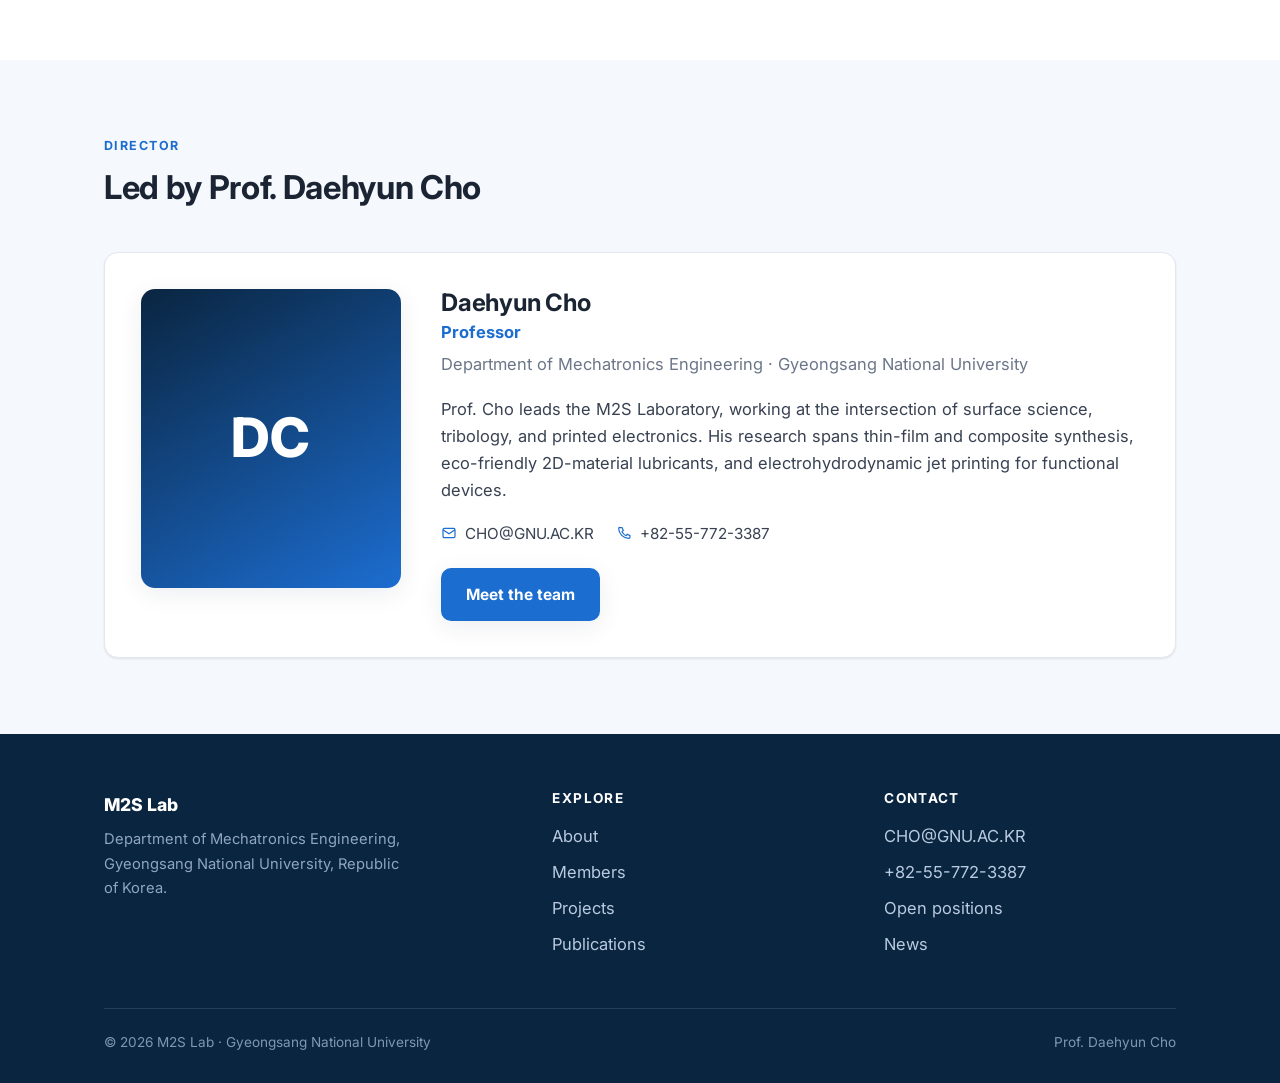
==== commit a13eaf48: "Add files via upload" ====
--- a/index.html
+++ b/index.html
@@ -41,13 +41,7 @@
   <div class="hero-inner">
     <span class="eyebrow">OUR VISION</span>
     <h1>Engineering functional surfaces, from <span class="m2s">m</span>olecules <span class="m2s">to</span> <span class="m2s">s</span>ystems</h1>
-    <p class="lead">
-      At the intersection of surface science, tribology, and printed electronics,
-      we engineer functional surfaces from molecular synthesis to full device integration.
-      Through tailored thin films and high-resolution electrohydrodynamic jet printing,
-      we build robust architectures for tomorrow's systems.
-    </p>
-    <div class="hero-actions">
+    <div class="hero-actions" style="margin-top: 34px">
       <a class="btn btn-primary" href="publications.html">View Publications</a>
       <a class="btn btn-ghost" href="openings.html">Join the Lab</a>
     </div>
@@ -73,7 +67,7 @@
           <svg viewBox="0 0 24 24" fill="none" stroke="currentColor" stroke-width="1.8"><path d="M4 7h16M4 12h16M4 17h10"/></svg>
         </div>
         <h3>Materials Synthesis &amp; Characterization</h3>
-        <p>Synthesis and characterization of materials for surface modification — including thin films, composites, and printing inks.</p>
+        <p>Synthesis and characterization of materials for surface modification, including thin films, composites, and printing inks.</p>
       </div>
       <div class="card area-card">
         <div class="icon" aria-hidden="true">
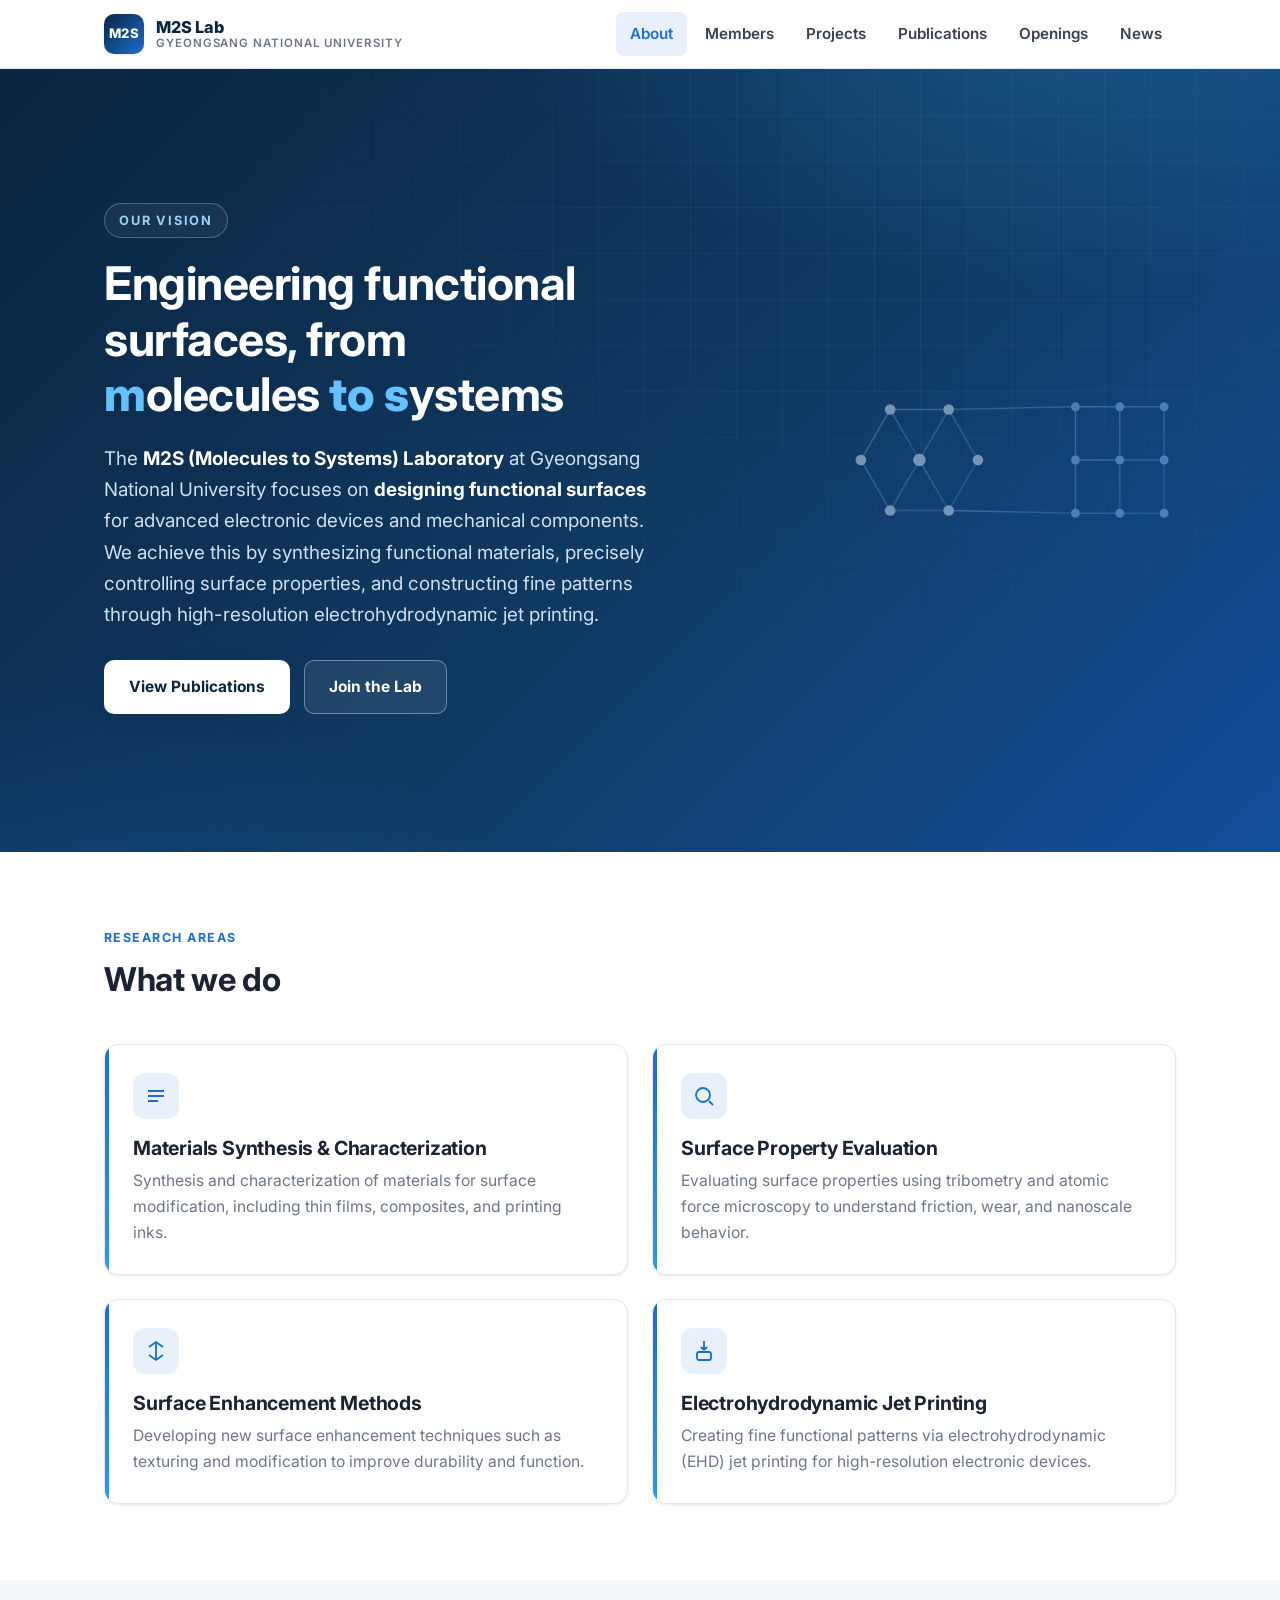
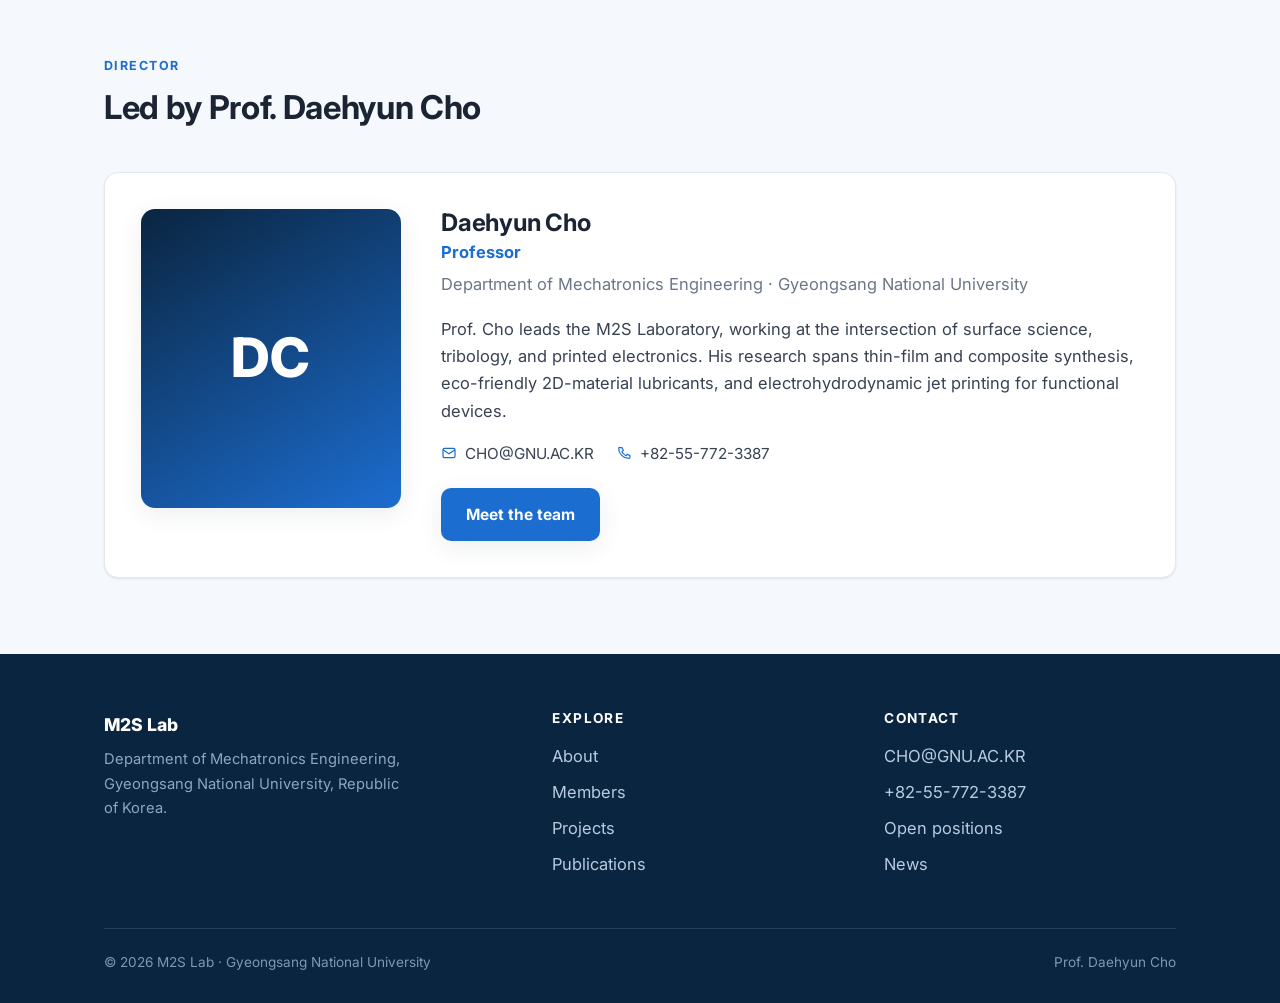
==== commit b6c7719e: "Add files via upload" ====
--- a/index.html
+++ b/index.html
@@ -9,6 +9,19 @@
 <link rel="preconnect" href="https://fonts.gstatic.com" crossorigin />
 <link href="https://fonts.googleapis.com/css2?family=Inter:wght@400;500;600;700;800&display=swap" rel="stylesheet" />
 <link rel="stylesheet" href="style.css" />
+<style>
+/* Tighter hero vertical spacing */
+.hero-inner { padding-top: 58px; padding-bottom: 62px; }
+/* Keep hero text on the left so it never overlaps the graphic */
+.hero p.lead { max-width: 34rem; margin-bottom: 30px; }
+.hero p.lead strong { color: #fff; font-weight: 700; }
+/* Hero decorative graphic (self-contained) */
+.hero-visual { position: absolute; right: 0; top: 50%; transform: translateY(-50%);
+  width: 38%; max-width: 460px; opacity: .5; pointer-events: none; z-index: 1; }
+.hero-visual svg { width: 100%; height: auto; display: block;
+  filter: drop-shadow(0 0 24px rgba(80,170,240,.25)); }
+@media (max-width: 980px) { .hero-visual { display: none; } }
+</style>
 </head>
 <body>
 
@@ -41,24 +54,63 @@
   <div class="hero-inner">
     <span class="eyebrow">OUR VISION</span>
     <h1>Engineering functional surfaces, from <span class="m2s">m</span>olecules <span class="m2s">to</span> <span class="m2s">s</span>ystems</h1>
-    <div class="hero-actions" style="margin-top: 34px">
+    <p class="lead">
+      The <strong>M2S (Molecules to Systems) Laboratory</strong> at Gyeongsang National University focuses on
+      <strong>designing functional surfaces</strong> for advanced electronic devices and mechanical components.
+      We achieve this by synthesizing functional materials, precisely controlling surface properties, and
+      constructing fine patterns through high-resolution electrohydrodynamic jet printing.
+    </p>
+    <div class="hero-actions">
       <a class="btn btn-primary" href="publications.html">View Publications</a>
       <a class="btn btn-ghost" href="openings.html">Join the Lab</a>
     </div>
+
+    <div class="hero-visual" aria-hidden="true">
+      <svg viewBox="0 0 480 380" fill="none" xmlns="http://www.w3.org/2000/svg">
+        <defs>
+          <linearGradient id="m2sgrad" x1="0" y1="0" x2="1" y2="1">
+            <stop offset="0" stop-color="#bfe0fb"/>
+            <stop offset="1" stop-color="#3f97dd"/>
+          </linearGradient>
+        </defs>
+        <!-- edges: molecule (hexagon + spokes) → lattice (system) -->
+        <g stroke="url(#m2sgrad)" stroke-width="1.6" opacity=".55">
+          <polygon points="230,190 197,247 131,247 98,190 131,133 197,133"/>
+          <line x1="164" y1="190" x2="230" y2="190"/>
+          <line x1="164" y1="190" x2="197" y2="247"/>
+          <line x1="164" y1="190" x2="131" y2="247"/>
+          <line x1="164" y1="190" x2="98"  y2="190"/>
+          <line x1="164" y1="190" x2="131" y2="133"/>
+          <line x1="164" y1="190" x2="197" y2="133"/>
+          <line x1="230" y1="190" x2="340" y2="190"/>
+          <line x1="197" y1="133" x2="340" y2="130"/>
+          <line x1="197" y1="247" x2="340" y2="250"/>
+          <!-- lattice grid -->
+          <path d="M340,130 H440 M340,190 H440 M340,250 H440 M340,130 V250 M390,130 V250 M440,130 V250"/>
+        </g>
+        <!-- molecule nodes -->
+        <g fill="#d8ecfc">
+          <circle cx="164" cy="190" r="7"/>
+          <circle cx="230" cy="190" r="6"/><circle cx="197" cy="247" r="6"/><circle cx="131" cy="247" r="6"/>
+          <circle cx="98" cy="190" r="6"/><circle cx="131" cy="133" r="6"/><circle cx="197" cy="133" r="6"/>
+        </g>
+        <!-- lattice nodes -->
+        <g fill="#7cc0f2">
+          <circle cx="340" cy="130" r="5"/><circle cx="390" cy="130" r="5"/><circle cx="440" cy="130" r="5"/>
+          <circle cx="340" cy="190" r="5"/><circle cx="390" cy="190" r="5"/><circle cx="440" cy="190" r="5"/>
+          <circle cx="340" cy="250" r="5"/><circle cx="390" cy="250" r="5"/><circle cx="440" cy="250" r="5"/>
+        </g>
+      </svg>
+    </div>
   </div>
 </section>
 
-<!-- ===== About / Mission ===== -->
+<!-- ===== About / Research areas ===== -->
 <section id="about">
   <div class="container">
     <div class="section-head">
-      <div class="kicker">About the Lab</div>
-      <h2>Surface modification for high-performance materials and devices</h2>
-      <p style="text-wrap: balance;">
-        The <strong>M2S (Molecules to Systems) Laboratory</strong> at Gyeongsang National University focuses on <strong>designing functional surfaces</strong>
-        for advanced electronic devices and mechanical components. We achieve this by synthesizing functional materials,
-        precisely controlling surface properties, and constructing fine patterns through high-resolution electrohydrodynamic jet printing.
-      </p>
+      <div class="kicker">Research Areas</div>
+      <h2>What we do</h2>
     </div>
 
     <div class="grid grid-2">
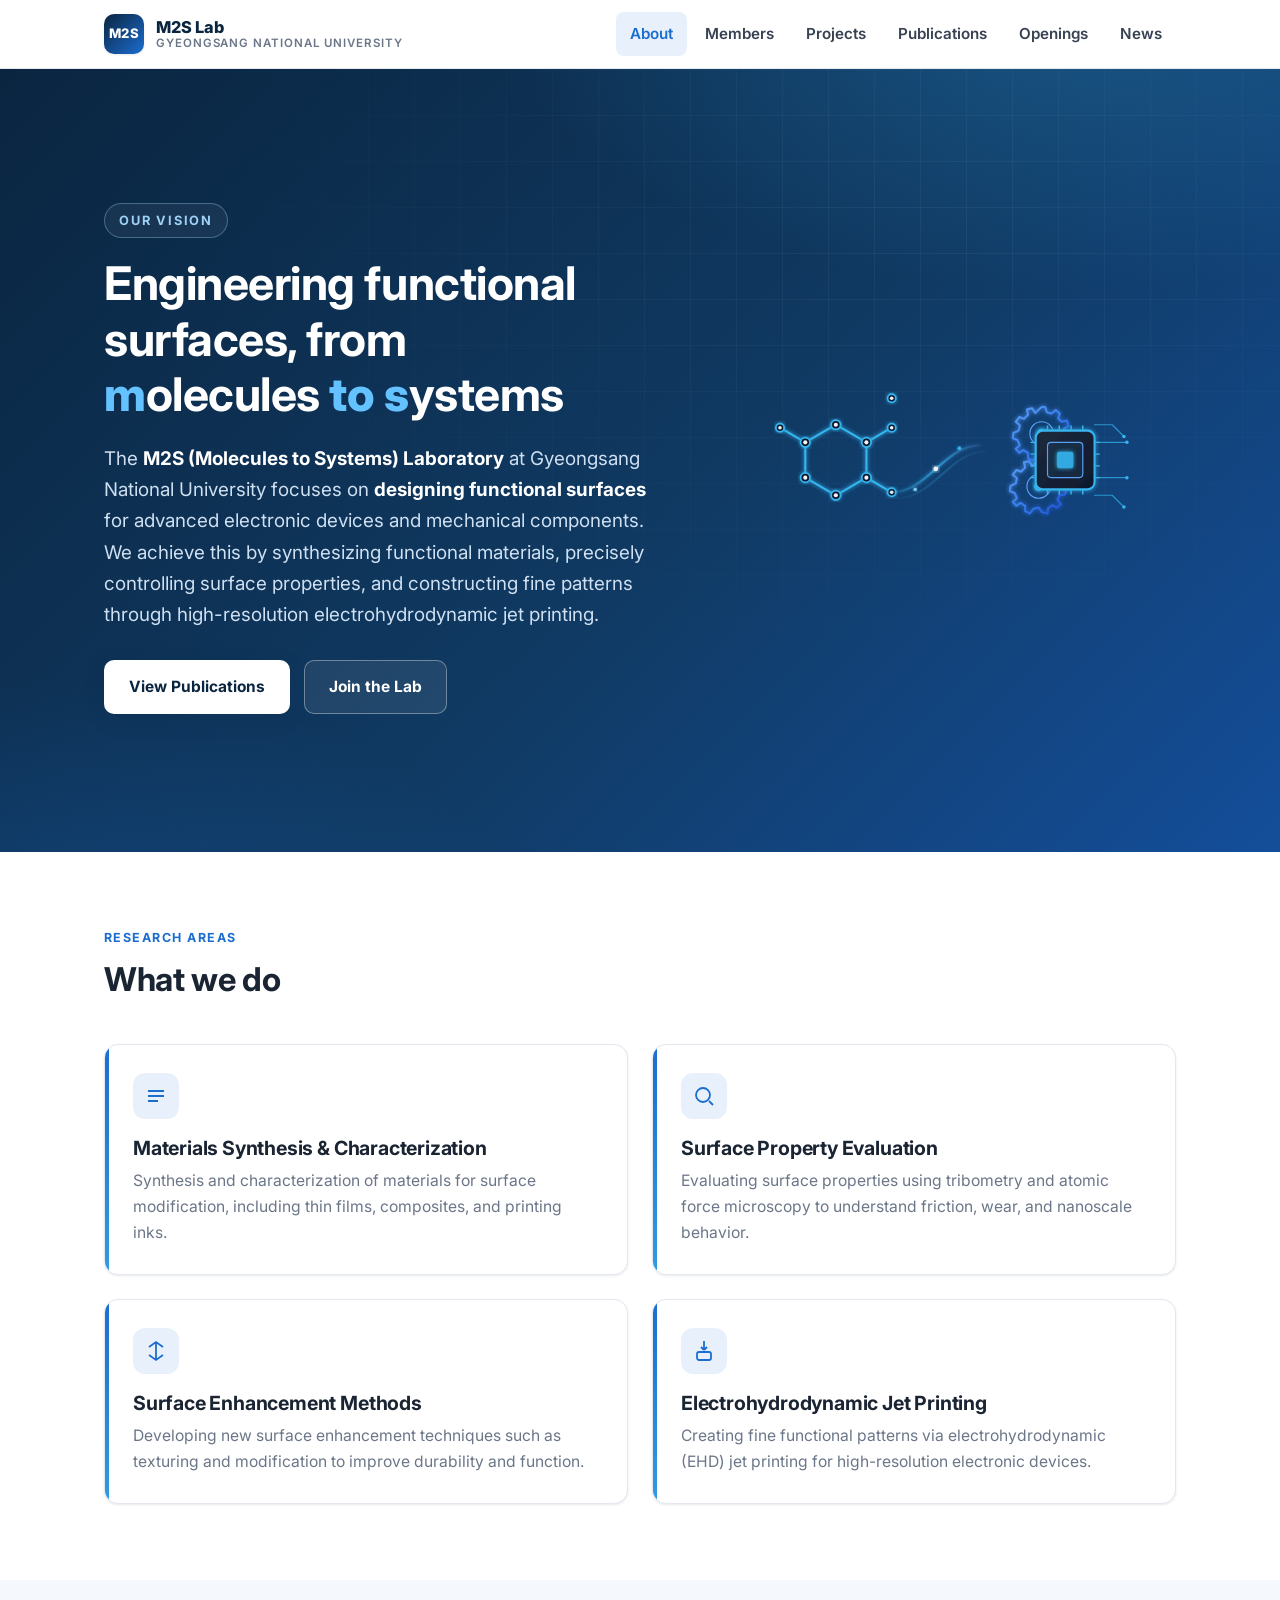
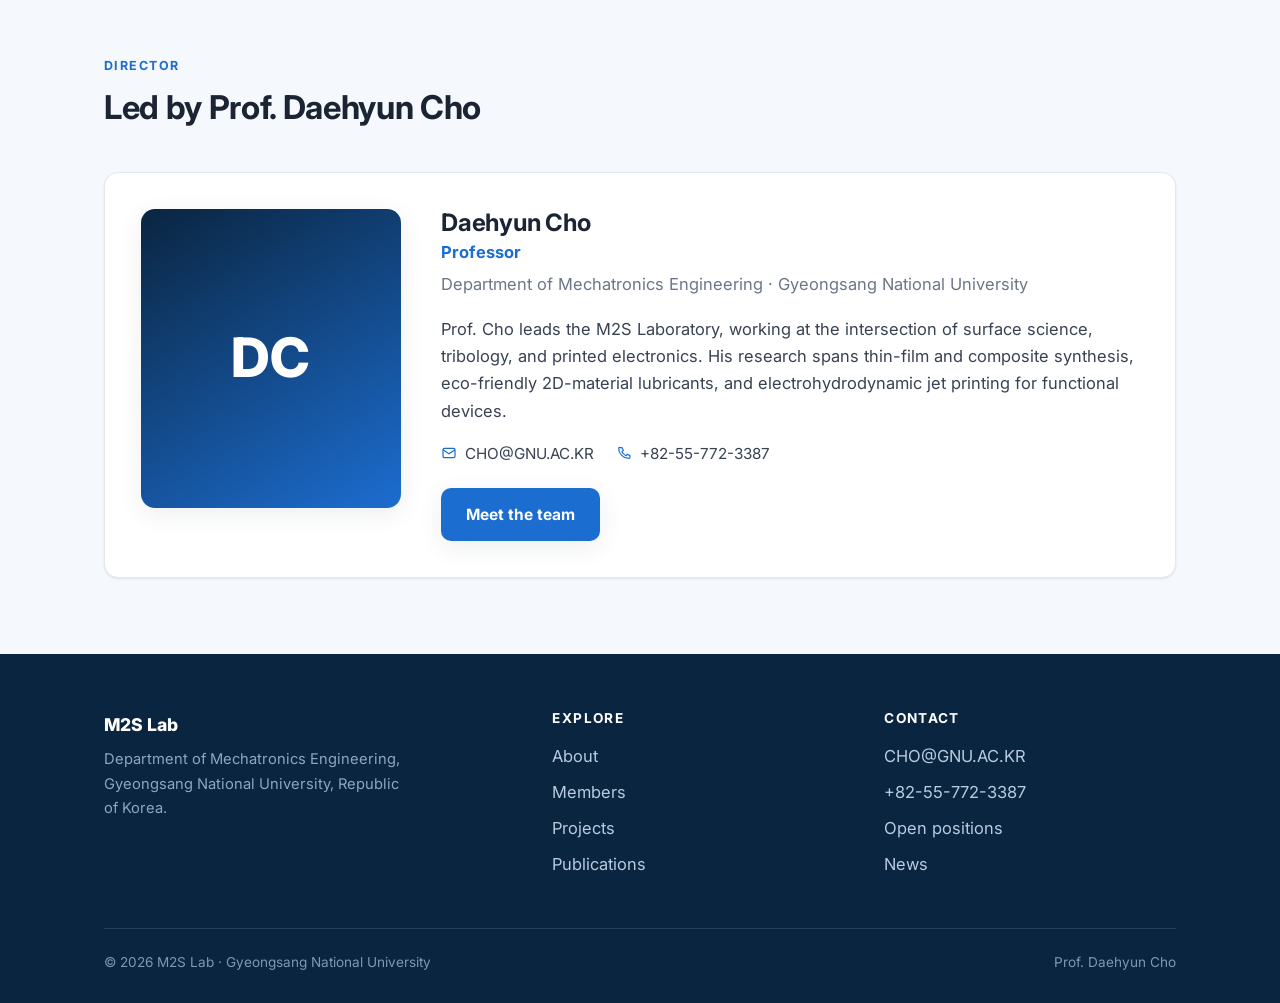
==== commit 36d223db: "Add files via upload" ====
--- a/index.html
+++ b/index.html
@@ -17,9 +17,8 @@
 .hero p.lead strong { color: #fff; font-weight: 700; }
 /* Hero decorative graphic (self-contained) */
 .hero-visual { position: absolute; right: 0; top: 50%; transform: translateY(-50%);
-  width: 38%; max-width: 460px; opacity: .5; pointer-events: none; z-index: 1; }
-.hero-visual svg { width: 100%; height: auto; display: block;
-  filter: drop-shadow(0 0 24px rgba(80,170,240,.25)); }
+  width: 42%; max-width: 520px; opacity: .95; pointer-events: none; z-index: 1; }
+.hero-visual svg { width: 100%; height: auto; display: block; }
 @media (max-width: 980px) { .hero-visual { display: none; } }
 </style>
 </head>
@@ -66,41 +65,7 @@
     </div>
 
     <div class="hero-visual" aria-hidden="true">
-      <svg viewBox="0 0 480 380" fill="none" xmlns="http://www.w3.org/2000/svg">
-        <defs>
-          <linearGradient id="m2sgrad" x1="0" y1="0" x2="1" y2="1">
-            <stop offset="0" stop-color="#bfe0fb"/>
-            <stop offset="1" stop-color="#3f97dd"/>
-          </linearGradient>
-        </defs>
-        <!-- edges: molecule (hexagon + spokes) → lattice (system) -->
-        <g stroke="url(#m2sgrad)" stroke-width="1.6" opacity=".55">
-          <polygon points="230,190 197,247 131,247 98,190 131,133 197,133"/>
-          <line x1="164" y1="190" x2="230" y2="190"/>
-          <line x1="164" y1="190" x2="197" y2="247"/>
-          <line x1="164" y1="190" x2="131" y2="247"/>
-          <line x1="164" y1="190" x2="98"  y2="190"/>
-          <line x1="164" y1="190" x2="131" y2="133"/>
-          <line x1="164" y1="190" x2="197" y2="133"/>
-          <line x1="230" y1="190" x2="340" y2="190"/>
-          <line x1="197" y1="133" x2="340" y2="130"/>
-          <line x1="197" y1="247" x2="340" y2="250"/>
-          <!-- lattice grid -->
-          <path d="M340,130 H440 M340,190 H440 M340,250 H440 M340,130 V250 M390,130 V250 M440,130 V250"/>
-        </g>
-        <!-- molecule nodes -->
-        <g fill="#d8ecfc">
-          <circle cx="164" cy="190" r="7"/>
-          <circle cx="230" cy="190" r="6"/><circle cx="197" cy="247" r="6"/><circle cx="131" cy="247" r="6"/>
-          <circle cx="98" cy="190" r="6"/><circle cx="131" cy="133" r="6"/><circle cx="197" cy="133" r="6"/>
-        </g>
-        <!-- lattice nodes -->
-        <g fill="#7cc0f2">
-          <circle cx="340" cy="130" r="5"/><circle cx="390" cy="130" r="5"/><circle cx="440" cy="130" r="5"/>
-          <circle cx="340" cy="190" r="5"/><circle cx="390" cy="190" r="5"/><circle cx="440" cy="190" r="5"/>
-          <circle cx="340" cy="250" r="5"/><circle cx="390" cy="250" r="5"/><circle cx="440" cy="250" r="5"/>
-        </g>
-      </svg>
+      <svg xmlns="http://www.w3.org/2000/svg" viewBox="0 0 800 400" width="100%" height="100%"> <defs> <linearGradient id="cyan-glow" x1="0%" y1="0%" x2="100%" y2="100%"> <stop offset="0%" stop-color="#38bdf8" /> <stop offset="100%" stop-color="#7dd3fc" /> </linearGradient> <linearGradient id="blue-metal" x1="0%" y1="0%" x2="100%" y2="100%"> <stop offset="0%" stop-color="#60a5fa" /> <stop offset="50%" stop-color="#3b82f6" /> <stop offset="100%" stop-color="#1d4ed8" /> </linearGradient> <linearGradient id="chip-grad" x1="0%" y1="0%" x2="100%" y2="100%"> <stop offset="0%" stop-color="#1e293b" /> <stop offset="100%" stop-color="#0f172a" /> </linearGradient> <linearGradient id="wave-grad" x1="0%" y1="0%" x2="100%" y2="0%"> <stop offset="0%" stop-color="#38bdf8" stop-opacity="0.1" /> <stop offset="50%" stop-color="#38bdf8" stop-opacity="0.6" /> <stop offset="100%" stop-color="#60a5fa" stop-opacity="0.1" /> </linearGradient> <filter id="glow" x="-20%" y="-20%" width="140%" height="140%"> <feGaussianBlur stdDeviation="3.5" result="blur" /> <feMerge> <feMergeNode in="blur" /> <feMergeNode in="SourceGraphic" /> </feMerge> </filter> <filter id="soft-glow" x="-40%" y="-40%" width="180%" height="180%"> <feGaussianBlur stdDeviation="6" result="blur" /> <feMerge> <feMergeNode in="blur" /> <feMergeNode in="SourceGraphic" /> </feMerge> </filter> </defs> <style> .mol-line { stroke: #38bdf8; stroke-width: 3.5; stroke-linecap: round; stroke-linejoin: round; fill: none; filter: url(#glow); } .mol-node { fill: #0f172a; stroke: #38bdf8; stroke-width: 3; filter: url(#glow); } .mol-core { fill: #ffffff; } .wave-path { fill: none; stroke: url(#wave-grad); stroke-width: 4; stroke-linecap: round; } .gear-shape { fill: none; stroke: url(#blue-metal); stroke-width: 3.5; stroke-linejoin: round; filter: url(#glow); } .gear-inner { fill: none; stroke: #60a5fa; stroke-width: 2; } .chip-body { fill: url(#chip-grad); stroke: #38bdf8; stroke-width: 3.5; rx: 12px; ry: 12px; filter: url(#glow); } .chip-core { fill: rgba(56, 189, 248, 0.08); stroke: #60a5fa; stroke-width: 2; rx: 6px; ry: 6px; } .chip-pin { stroke: #38bdf8; stroke-width: 2.5; stroke-linecap: round; } .trace-line { stroke: #38bdf8; stroke-width: 2; stroke-linecap: round; stroke-linejoin: round; fill: none; opacity: 0.7; } .trace-node { fill: #38bdf8; } </style> <g id="molecules-to-mechatronics-systems"> <g id="molecule" transform="translate(180, 200)"> <polygon points="0,-60 52,-30 52,30 0,60 -52,30 -52,-30" class="mol-line" /> <line x1="52" y1="-30" x2="95" y2="-55" class="mol-line" /> <line x1="95" y1="-55" x2="95" y2="-105" class="mol-line" /> <line x1="52" y1="30" x2="95" y2="55" class="mol-line" /> <line x1="-52" y1="-30" x2="-95" y2="-55" class="mol-line" /> <circle cx="0" cy="-60" r="8" class="mol-node" /><circle cx="0" cy="-60" r="3.5" class="mol-core" /> <circle cx="52" cy="-30" r="8" class="mol-node" /><circle cx="52" cy="-30" r="3.5" class="mol-core" /> <circle cx="52" cy="30" r="8" class="mol-node" /><circle cx="52" cy="30" r="3.5" class="mol-core" /> <circle cx="0" cy="60" r="8" class="mol-node" /><circle cx="0" cy="60" r="3.5" class="mol-core" /> <circle cx="-52" cy="30" r="8" class="mol-node" /><circle cx="-52" cy="30" r="3.5" class="mol-core" /> <circle cx="-52" cy="-30" r="8" class="mol-node" /><circle cx="-52" cy="-30" r="3.5" class="mol-core" /> <circle cx="95" cy="-55" r="7" class="mol-node" /><circle cx="95" cy="-55" r="3" class="mol-core" /> <circle cx="95" cy="-105" r="7" class="mol-node" /><circle cx="95" cy="-105" r="3" class="mol-core" /> <circle cx="95" cy="55" r="7" class="mol-node" /><circle cx="95" cy="55" r="3" class="mol-core" /> <circle cx="-95" cy="-55" r="7" class="mol-node" /><circle cx="-95" cy="-55" r="3" class="mol-core" /> </g> <g id="transition" transform="translate(275, 200)"> <path d="M 0,55 C 60,55 90,-25 150,-25" class="wave-path" stroke-width="5" filter="url(#glow)"/> <path d="M 10,65 C 70,65 100,-15 160,-15" class="wave-path" opacity="0.4"/> <circle cx="40" cy="50" r="3" fill="#7dd3fc" filter="url(#glow)"/> <circle cx="75" cy="15" r="4" fill="#ffffff" filter="url(#glow)"/> <circle cx="115" cy="-20" r="3" fill="#38bdf8" filter="url(#glow)"/> </g> <g id="systems" transform="translate(560, 200)"> <path d="M 60,-60 L 90,-60 L 110,-40" class="trace-line"/> <circle cx="110" cy="-40" r="3" class="trace-node"/> <path d="M 60,-30 L 115,-30" class="trace-line"/> <circle cx="115" cy="-30" r="3" class="trace-node"/> <path d="M 60,30 L 115,30" class="trace-line"/> <circle cx="115" cy="30" r="3" class="trace-node"/> <path d="M 60,60 L 90,60 L 110,80" class="trace-line"/> <circle cx="110" cy="80" r="3" class="trace-node"/> <g transform="translate(-30, -45)"> <path class="gear-shape" d=" M 0,-45 L 6,-45 L 9,-36 L 17,-34 L 24,-40 L 31,-34 L 28,-26 L 34,-20 L 43,-22 L 46,-13 L 38,-8 L 39,0 L 48,6 L 44,14 L 35,15 L 32,23 L 38,30 L 31,36 L 23,32 L 16,37 L 15,46 L 6,44 L 0,36 L -9,38 L -15,46 L -23,42 L -23,33 L -31,28 L -38,33 L -44,26 L -37,20 L -41,11 L -49,8 L -48,-1 L -39,-5 L -37,-14 L -44,-20 L -38,-28 L -30,-25 L -23,-32 L -25,-41 L -16,-43 L -11,-35 Z" /> <circle cx="0" cy="0" r="20" class="gear-inner"/> <circle cx="0" cy="0" r="8" fill="#38bdf8" filter="url(#glow)"/> </g> <g transform="translate(-35, 45)"> <path class="gear-shape" d=" M 0,-45 L 6,-45 L 9,-36 L 17,-34 L 24,-40 L 31,-34 L 28,-26 L 34,-20 L 43,-22 L 46,-13 L 38,-8 L 39,0 L 48,6 L 44,14 L 35,15 L 32,23 L 38,30 L 31,36 L 23,32 L 16,37 L 15,46 L 6,44 L 0,36 L -9,38 L -15,46 L -23,42 L -23,33 L -31,28 L -38,33 L -44,26 L -37,20 L -41,11 L -49,8 L -48,-1 L -39,-5 L -37,-14 L -44,-20 L -38,-28 L -30,-25 L -23,-32 L -25,-41 L -16,-43 L -11,-35 Z" /> <circle cx="0" cy="0" r="20" class="gear-inner"/> <circle cx="0" cy="0" r="8" fill="#38bdf8" filter="url(#glow)"/> </g> <g transform="translate(10, 0)"> <line x1="-30" y1="-50" x2="-30" y2="-58" class="chip-pin"/> <line x1="-10" y1="-50" x2="-10" y2="-58" class="chip-pin"/> <line x1="10" y1="-50" x2="10" y2="-58" class="chip-pin"/> <line x1="30" y1="-50" x2="30" y2="-58" class="chip-pin"/> <line x1="-30" y1="50" x2="-30" y2="58" class="chip-pin"/> <line x1="-10" y1="50" x2="-10" y2="58" class="chip-pin"/> <line x1="10" y1="50" x2="10" y2="58" class="chip-pin"/> <line x1="30" y1="50" x2="30" y2="58" class="chip-pin"/> <line x1="-50" y1="-30" x2="-58" y2="-30" class="chip-pin"/> <line x1="-50" y1="-10" x2="-58" y2="-10" class="chip-pin"/> <line x1="-50" y1="10" x2="-58" y2="10" class="chip-pin"/> <line x1="-50" y1="30" x2="-58" y2="30" class="chip-pin"/> <line x1="50" y1="-30" x2="58" y2="-30" class="chip-pin"/> <line x1="50" y1="-10" x2="58" y2="-10" class="chip-pin"/> <line x1="50" y1="10" x2="58" y2="10" class="chip-pin"/> <line x1="50" y1="30" x2="58" y2="30" class="chip-pin"/> <rect x="-50" y="-50" width="100" height="100" class="chip-body" /> <rect x="-30" y="-30" width="60" height="60" class="chip-core" /> <rect x="-14" y="-14" width="28" height="28" fill="#38bdf8" rx="4" ry="4" filter="url(#glow)" opacity="0.9"/> </g> </g> </g> </svg>
     </div>
   </div>
 </section>
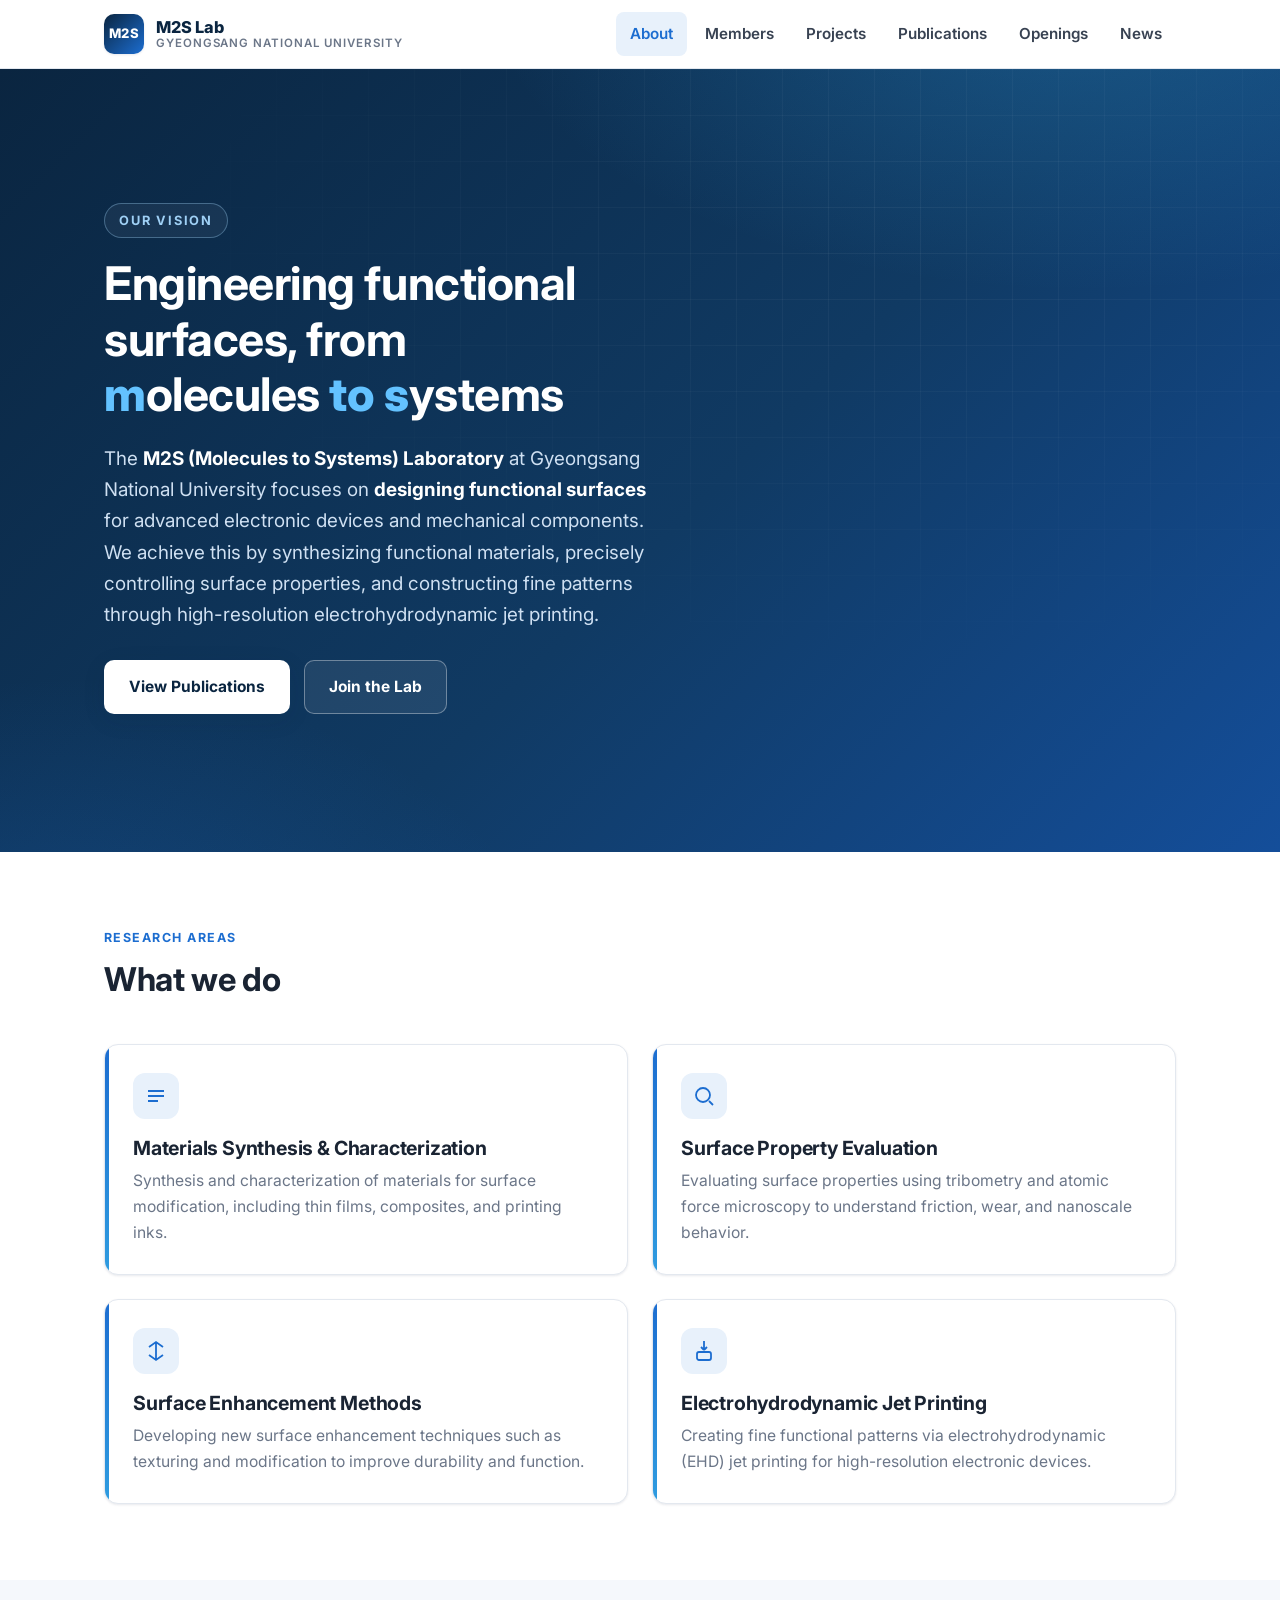
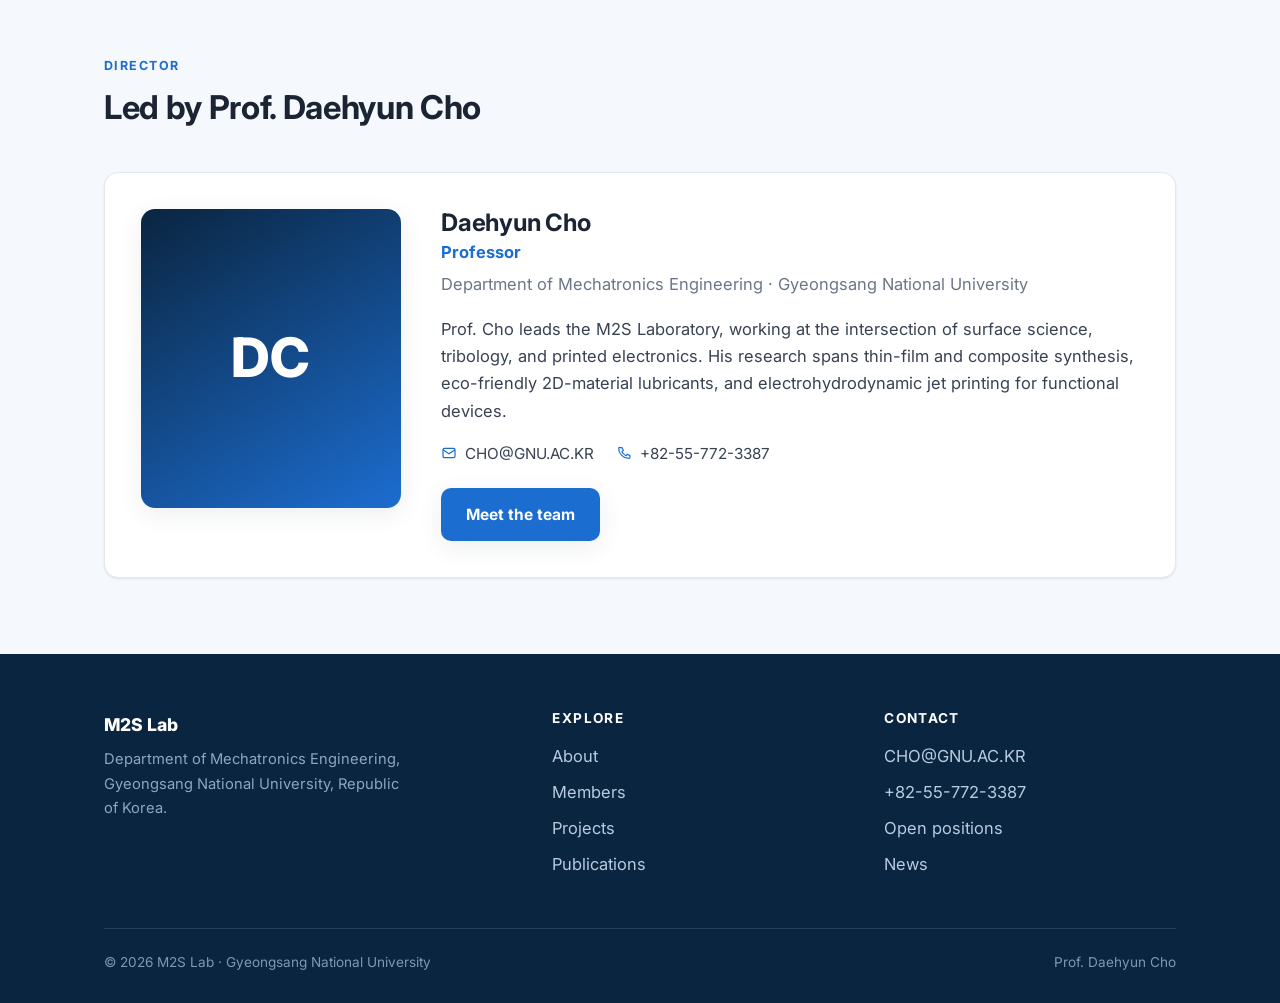
==== commit 860b0aa3: "Add files via upload" ====
--- a/index.html
+++ b/index.html
@@ -15,11 +15,6 @@
 /* Keep hero text on the left so it never overlaps the graphic */
 .hero p.lead { max-width: 34rem; margin-bottom: 30px; }
 .hero p.lead strong { color: #fff; font-weight: 700; }
-/* Hero decorative graphic (self-contained) */
-.hero-visual { position: absolute; right: 0; top: 50%; transform: translateY(-50%);
-  width: 42%; max-width: 520px; opacity: .95; pointer-events: none; z-index: 1; }
-.hero-visual svg { width: 100%; height: auto; display: block; }
-@media (max-width: 980px) { .hero-visual { display: none; } }
 </style>
 </head>
 <body>
@@ -62,10 +57,6 @@
     <div class="hero-actions">
       <a class="btn btn-primary" href="publications.html">View Publications</a>
       <a class="btn btn-ghost" href="openings.html">Join the Lab</a>
-    </div>
-
-    <div class="hero-visual" aria-hidden="true">
-      <svg xmlns="http://www.w3.org/2000/svg" viewBox="0 0 800 400" width="100%" height="100%"> <defs> <linearGradient id="cyan-glow" x1="0%" y1="0%" x2="100%" y2="100%"> <stop offset="0%" stop-color="#38bdf8" /> <stop offset="100%" stop-color="#7dd3fc" /> </linearGradient> <linearGradient id="blue-metal" x1="0%" y1="0%" x2="100%" y2="100%"> <stop offset="0%" stop-color="#60a5fa" /> <stop offset="50%" stop-color="#3b82f6" /> <stop offset="100%" stop-color="#1d4ed8" /> </linearGradient> <linearGradient id="chip-grad" x1="0%" y1="0%" x2="100%" y2="100%"> <stop offset="0%" stop-color="#1e293b" /> <stop offset="100%" stop-color="#0f172a" /> </linearGradient> <linearGradient id="wave-grad" x1="0%" y1="0%" x2="100%" y2="0%"> <stop offset="0%" stop-color="#38bdf8" stop-opacity="0.1" /> <stop offset="50%" stop-color="#38bdf8" stop-opacity="0.6" /> <stop offset="100%" stop-color="#60a5fa" stop-opacity="0.1" /> </linearGradient> <filter id="glow" x="-20%" y="-20%" width="140%" height="140%"> <feGaussianBlur stdDeviation="3.5" result="blur" /> <feMerge> <feMergeNode in="blur" /> <feMergeNode in="SourceGraphic" /> </feMerge> </filter> <filter id="soft-glow" x="-40%" y="-40%" width="180%" height="180%"> <feGaussianBlur stdDeviation="6" result="blur" /> <feMerge> <feMergeNode in="blur" /> <feMergeNode in="SourceGraphic" /> </feMerge> </filter> </defs> <style> .mol-line { stroke: #38bdf8; stroke-width: 3.5; stroke-linecap: round; stroke-linejoin: round; fill: none; filter: url(#glow); } .mol-node { fill: #0f172a; stroke: #38bdf8; stroke-width: 3; filter: url(#glow); } .mol-core { fill: #ffffff; } .wave-path { fill: none; stroke: url(#wave-grad); stroke-width: 4; stroke-linecap: round; } .gear-shape { fill: none; stroke: url(#blue-metal); stroke-width: 3.5; stroke-linejoin: round; filter: url(#glow); } .gear-inner { fill: none; stroke: #60a5fa; stroke-width: 2; } .chip-body { fill: url(#chip-grad); stroke: #38bdf8; stroke-width: 3.5; rx: 12px; ry: 12px; filter: url(#glow); } .chip-core { fill: rgba(56, 189, 248, 0.08); stroke: #60a5fa; stroke-width: 2; rx: 6px; ry: 6px; } .chip-pin { stroke: #38bdf8; stroke-width: 2.5; stroke-linecap: round; } .trace-line { stroke: #38bdf8; stroke-width: 2; stroke-linecap: round; stroke-linejoin: round; fill: none; opacity: 0.7; } .trace-node { fill: #38bdf8; } </style> <g id="molecules-to-mechatronics-systems"> <g id="molecule" transform="translate(180, 200)"> <polygon points="0,-60 52,-30 52,30 0,60 -52,30 -52,-30" class="mol-line" /> <line x1="52" y1="-30" x2="95" y2="-55" class="mol-line" /> <line x1="95" y1="-55" x2="95" y2="-105" class="mol-line" /> <line x1="52" y1="30" x2="95" y2="55" class="mol-line" /> <line x1="-52" y1="-30" x2="-95" y2="-55" class="mol-line" /> <circle cx="0" cy="-60" r="8" class="mol-node" /><circle cx="0" cy="-60" r="3.5" class="mol-core" /> <circle cx="52" cy="-30" r="8" class="mol-node" /><circle cx="52" cy="-30" r="3.5" class="mol-core" /> <circle cx="52" cy="30" r="8" class="mol-node" /><circle cx="52" cy="30" r="3.5" class="mol-core" /> <circle cx="0" cy="60" r="8" class="mol-node" /><circle cx="0" cy="60" r="3.5" class="mol-core" /> <circle cx="-52" cy="30" r="8" class="mol-node" /><circle cx="-52" cy="30" r="3.5" class="mol-core" /> <circle cx="-52" cy="-30" r="8" class="mol-node" /><circle cx="-52" cy="-30" r="3.5" class="mol-core" /> <circle cx="95" cy="-55" r="7" class="mol-node" /><circle cx="95" cy="-55" r="3" class="mol-core" /> <circle cx="95" cy="-105" r="7" class="mol-node" /><circle cx="95" cy="-105" r="3" class="mol-core" /> <circle cx="95" cy="55" r="7" class="mol-node" /><circle cx="95" cy="55" r="3" class="mol-core" /> <circle cx="-95" cy="-55" r="7" class="mol-node" /><circle cx="-95" cy="-55" r="3" class="mol-core" /> </g> <g id="transition" transform="translate(275, 200)"> <path d="M 0,55 C 60,55 90,-25 150,-25" class="wave-path" stroke-width="5" filter="url(#glow)"/> <path d="M 10,65 C 70,65 100,-15 160,-15" class="wave-path" opacity="0.4"/> <circle cx="40" cy="50" r="3" fill="#7dd3fc" filter="url(#glow)"/> <circle cx="75" cy="15" r="4" fill="#ffffff" filter="url(#glow)"/> <circle cx="115" cy="-20" r="3" fill="#38bdf8" filter="url(#glow)"/> </g> <g id="systems" transform="translate(560, 200)"> <path d="M 60,-60 L 90,-60 L 110,-40" class="trace-line"/> <circle cx="110" cy="-40" r="3" class="trace-node"/> <path d="M 60,-30 L 115,-30" class="trace-line"/> <circle cx="115" cy="-30" r="3" class="trace-node"/> <path d="M 60,30 L 115,30" class="trace-line"/> <circle cx="115" cy="30" r="3" class="trace-node"/> <path d="M 60,60 L 90,60 L 110,80" class="trace-line"/> <circle cx="110" cy="80" r="3" class="trace-node"/> <g transform="translate(-30, -45)"> <path class="gear-shape" d=" M 0,-45 L 6,-45 L 9,-36 L 17,-34 L 24,-40 L 31,-34 L 28,-26 L 34,-20 L 43,-22 L 46,-13 L 38,-8 L 39,0 L 48,6 L 44,14 L 35,15 L 32,23 L 38,30 L 31,36 L 23,32 L 16,37 L 15,46 L 6,44 L 0,36 L -9,38 L -15,46 L -23,42 L -23,33 L -31,28 L -38,33 L -44,26 L -37,20 L -41,11 L -49,8 L -48,-1 L -39,-5 L -37,-14 L -44,-20 L -38,-28 L -30,-25 L -23,-32 L -25,-41 L -16,-43 L -11,-35 Z" /> <circle cx="0" cy="0" r="20" class="gear-inner"/> <circle cx="0" cy="0" r="8" fill="#38bdf8" filter="url(#glow)"/> </g> <g transform="translate(-35, 45)"> <path class="gear-shape" d=" M 0,-45 L 6,-45 L 9,-36 L 17,-34 L 24,-40 L 31,-34 L 28,-26 L 34,-20 L 43,-22 L 46,-13 L 38,-8 L 39,0 L 48,6 L 44,14 L 35,15 L 32,23 L 38,30 L 31,36 L 23,32 L 16,37 L 15,46 L 6,44 L 0,36 L -9,38 L -15,46 L -23,42 L -23,33 L -31,28 L -38,33 L -44,26 L -37,20 L -41,11 L -49,8 L -48,-1 L -39,-5 L -37,-14 L -44,-20 L -38,-28 L -30,-25 L -23,-32 L -25,-41 L -16,-43 L -11,-35 Z" /> <circle cx="0" cy="0" r="20" class="gear-inner"/> <circle cx="0" cy="0" r="8" fill="#38bdf8" filter="url(#glow)"/> </g> <g transform="translate(10, 0)"> <line x1="-30" y1="-50" x2="-30" y2="-58" class="chip-pin"/> <line x1="-10" y1="-50" x2="-10" y2="-58" class="chip-pin"/> <line x1="10" y1="-50" x2="10" y2="-58" class="chip-pin"/> <line x1="30" y1="-50" x2="30" y2="-58" class="chip-pin"/> <line x1="-30" y1="50" x2="-30" y2="58" class="chip-pin"/> <line x1="-10" y1="50" x2="-10" y2="58" class="chip-pin"/> <line x1="10" y1="50" x2="10" y2="58" class="chip-pin"/> <line x1="30" y1="50" x2="30" y2="58" class="chip-pin"/> <line x1="-50" y1="-30" x2="-58" y2="-30" class="chip-pin"/> <line x1="-50" y1="-10" x2="-58" y2="-10" class="chip-pin"/> <line x1="-50" y1="10" x2="-58" y2="10" class="chip-pin"/> <line x1="-50" y1="30" x2="-58" y2="30" class="chip-pin"/> <line x1="50" y1="-30" x2="58" y2="-30" class="chip-pin"/> <line x1="50" y1="-10" x2="58" y2="-10" class="chip-pin"/> <line x1="50" y1="10" x2="58" y2="10" class="chip-pin"/> <line x1="50" y1="30" x2="58" y2="30" class="chip-pin"/> <rect x="-50" y="-50" width="100" height="100" class="chip-body" /> <rect x="-30" y="-30" width="60" height="60" class="chip-core" /> <rect x="-14" y="-14" width="28" height="28" fill="#38bdf8" rx="4" ry="4" filter="url(#glow)" opacity="0.9"/> </g> </g> </g> </svg>
     </div>
   </div>
 </section>
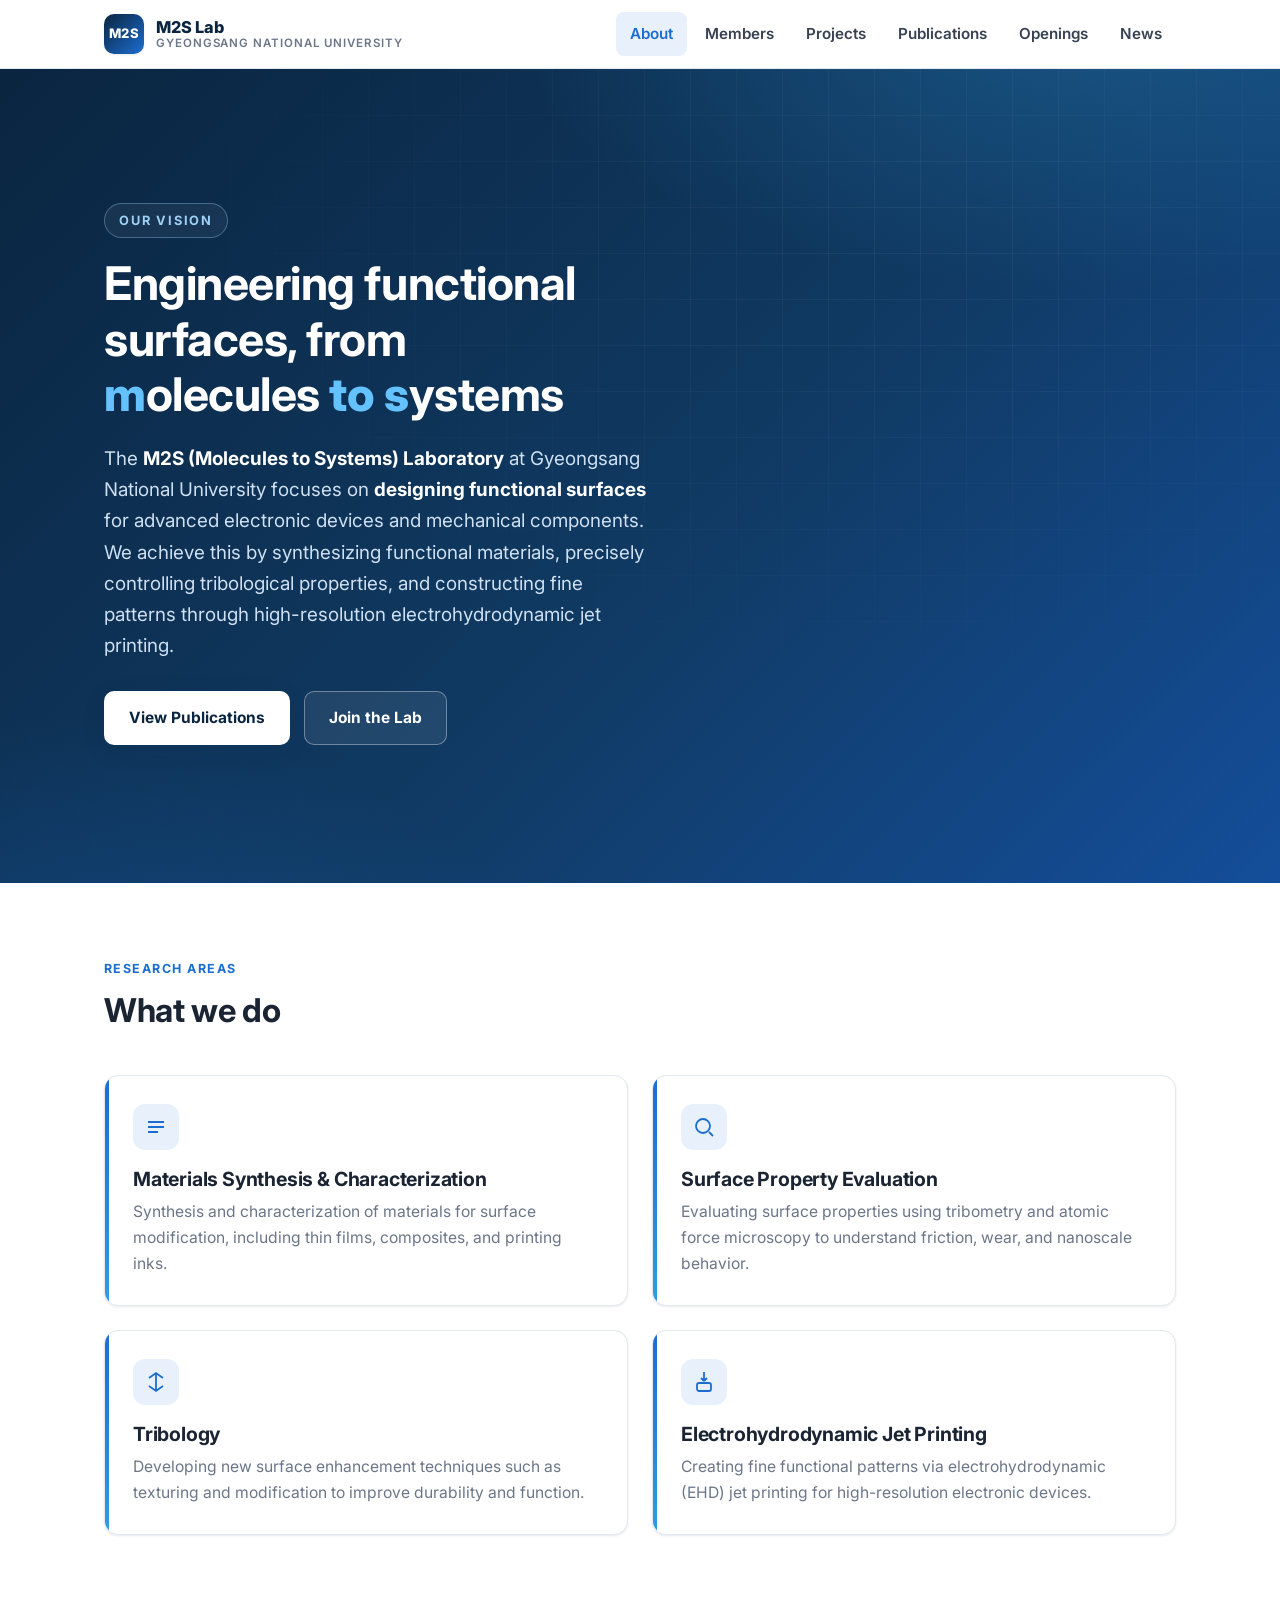
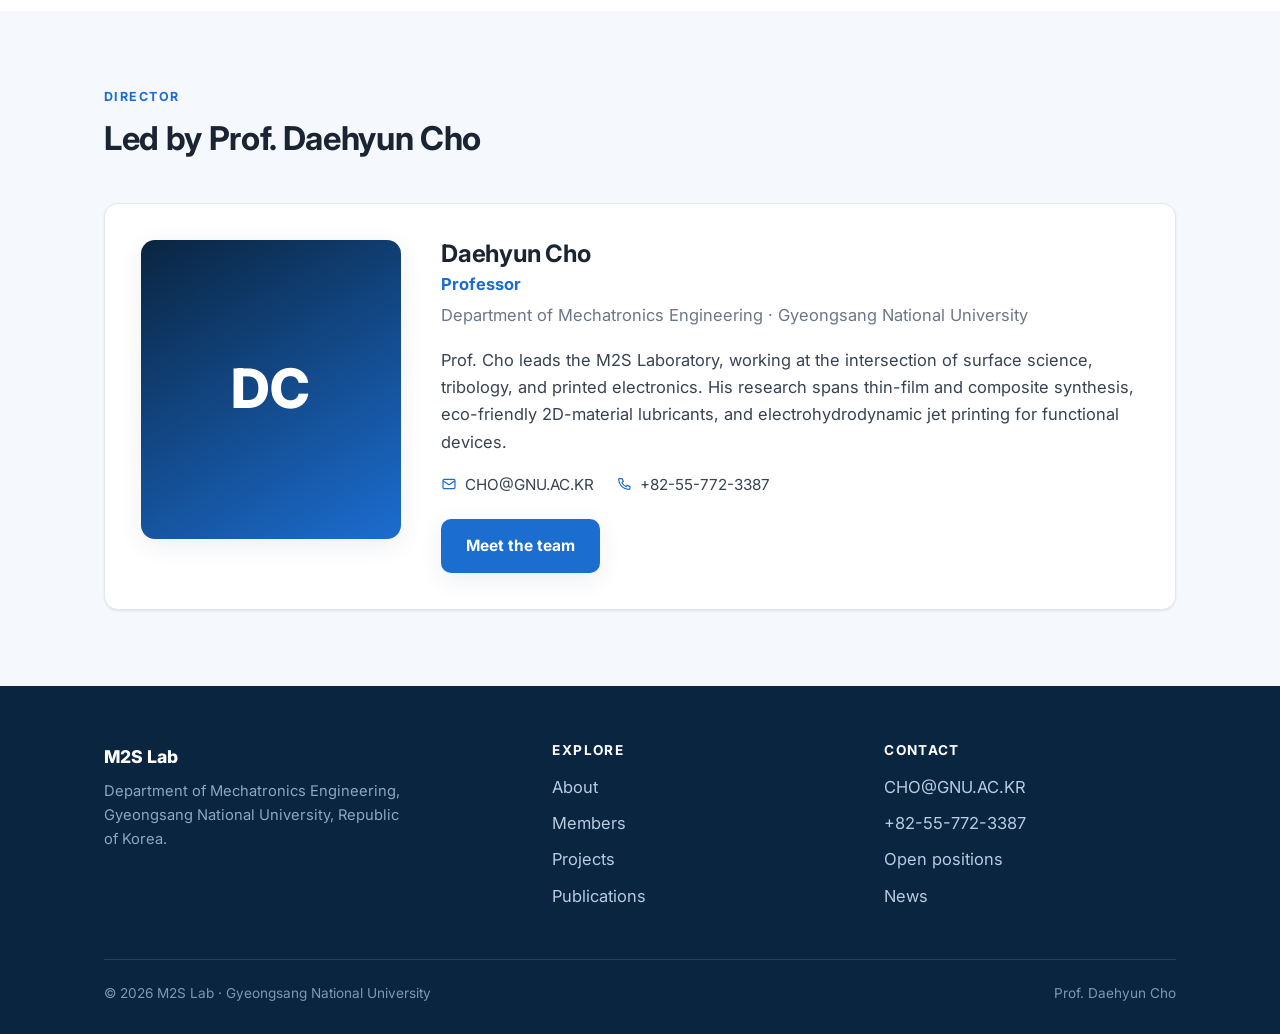
==== commit e9022d6c: "Add files via upload" ====
--- a/index.html
+++ b/index.html
@@ -51,7 +51,7 @@
     <p class="lead">
       The <strong>M2S (Molecules to Systems) Laboratory</strong> at Gyeongsang National University focuses on
       <strong>designing functional surfaces</strong> for advanced electronic devices and mechanical components.
-      We achieve this by synthesizing functional materials, precisely controlling surface properties, and
+      We achieve this by synthesizing functional materials, precisely controlling tribological properties, and
       constructing fine patterns through high-resolution electrohydrodynamic jet printing.
     </p>
     <div class="hero-actions">
@@ -88,7 +88,7 @@
         <div class="icon" aria-hidden="true">
           <svg viewBox="0 0 24 24" fill="none" stroke="currentColor" stroke-width="1.8"><path d="M12 3v18M5 8l7-5 7 5M5 16l7 5 7-5"/></svg>
         </div>
-        <h3>Surface Enhancement Methods</h3>
+        <h3>Tribology</h3>
         <p>Developing new surface enhancement techniques such as texturing and modification to improve durability and function.</p>
       </div>
       <div class="card area-card">
